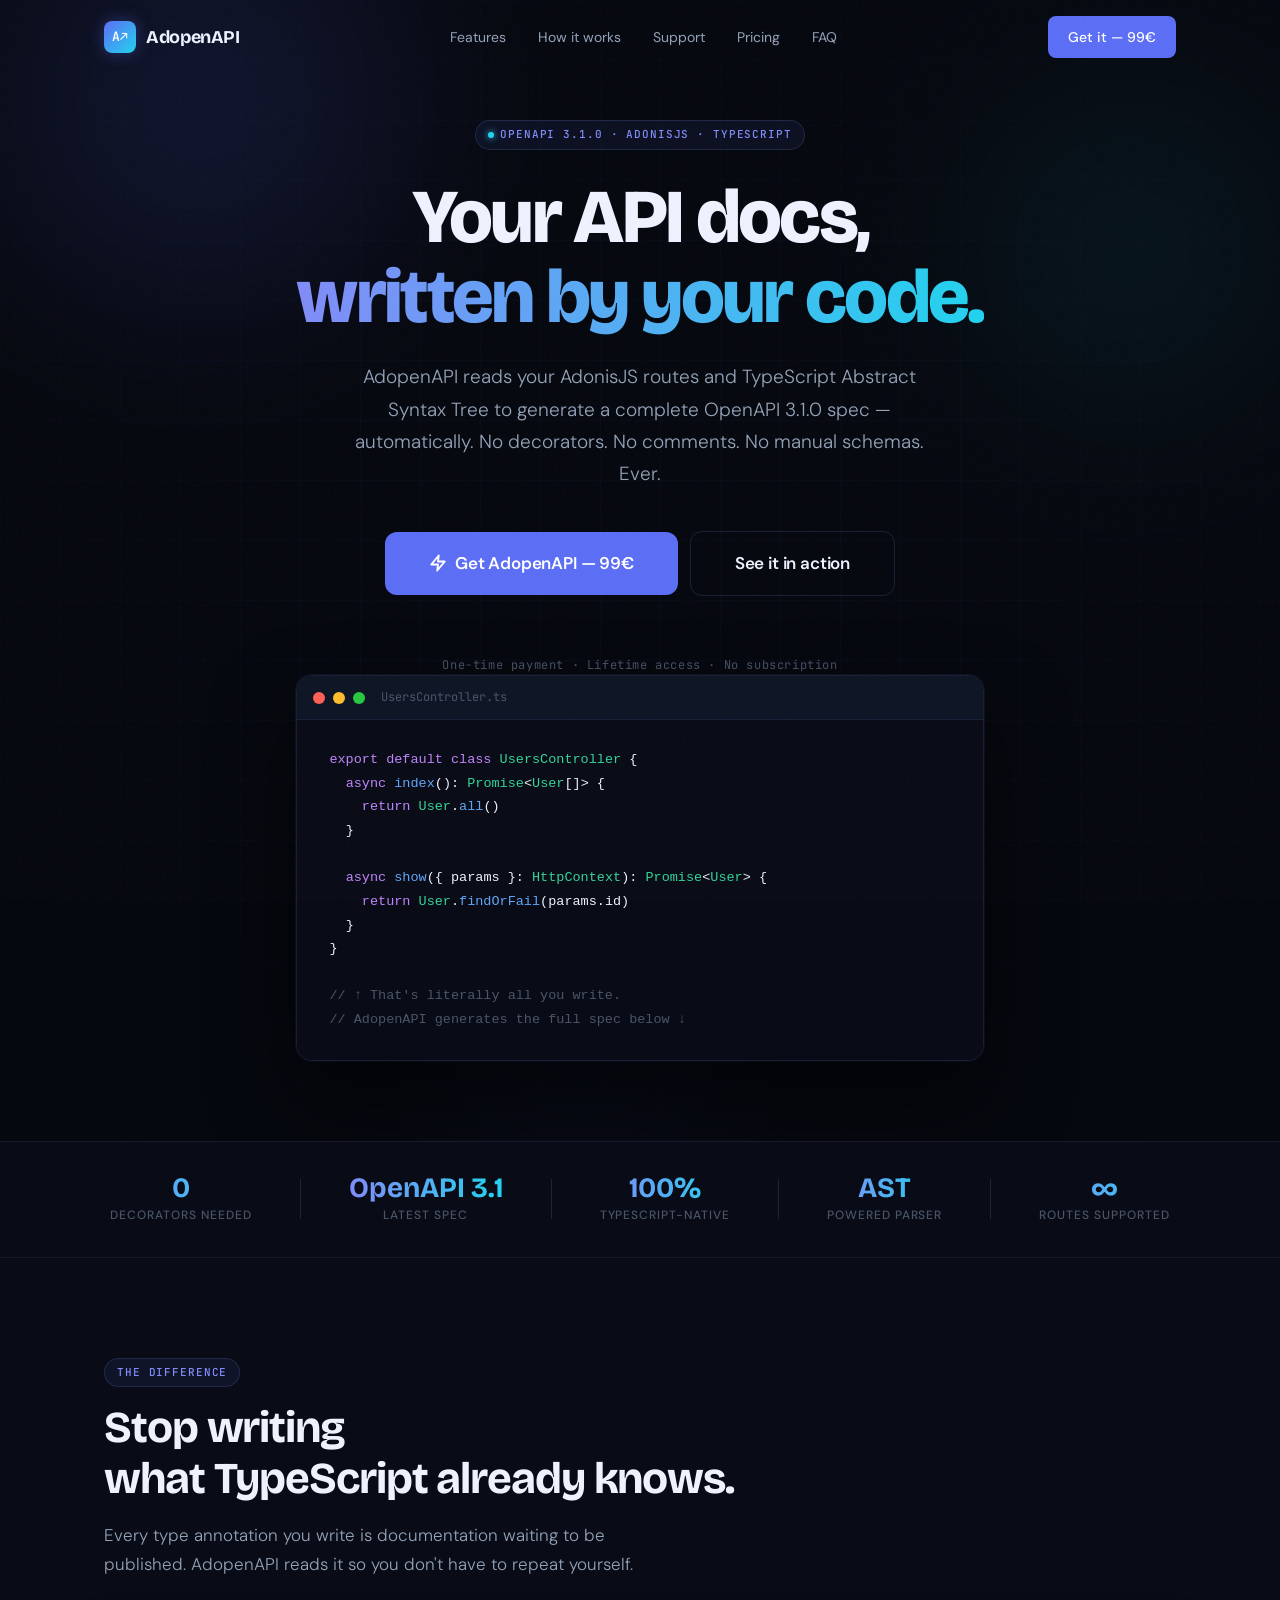
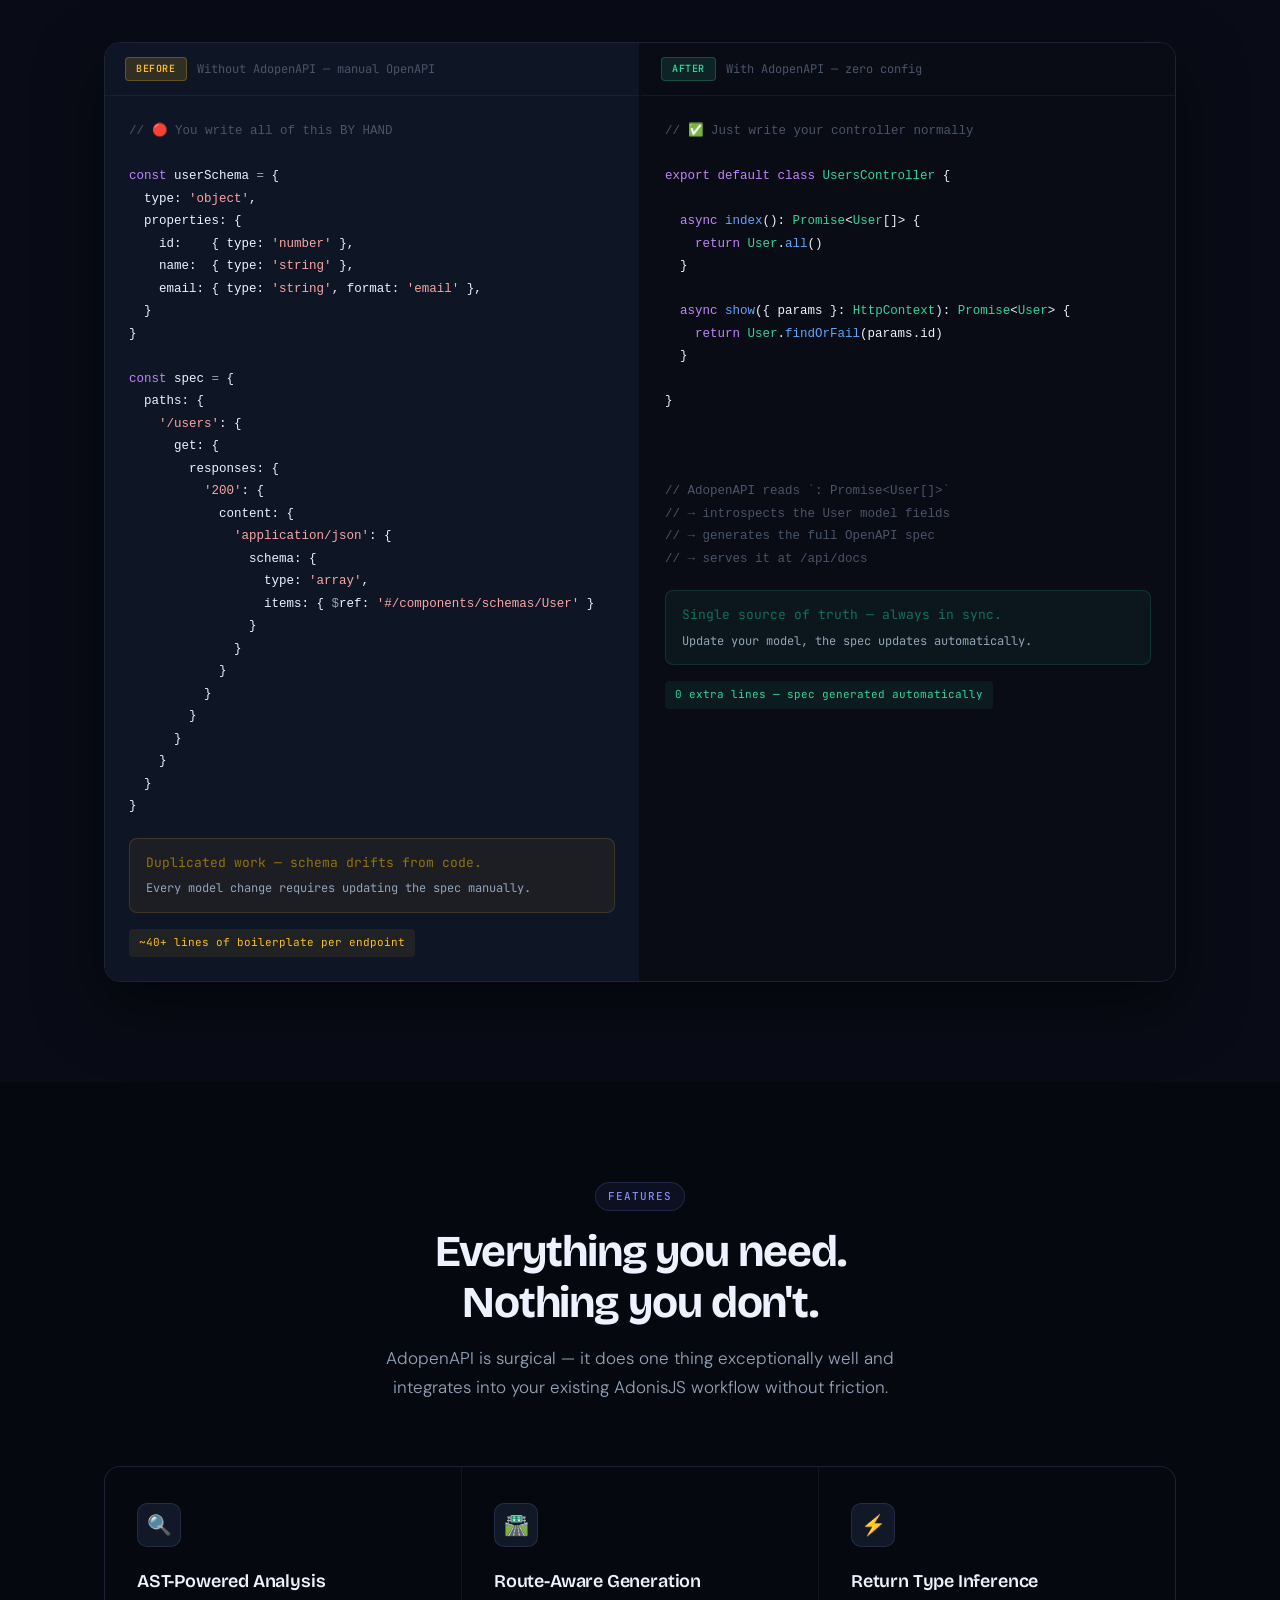
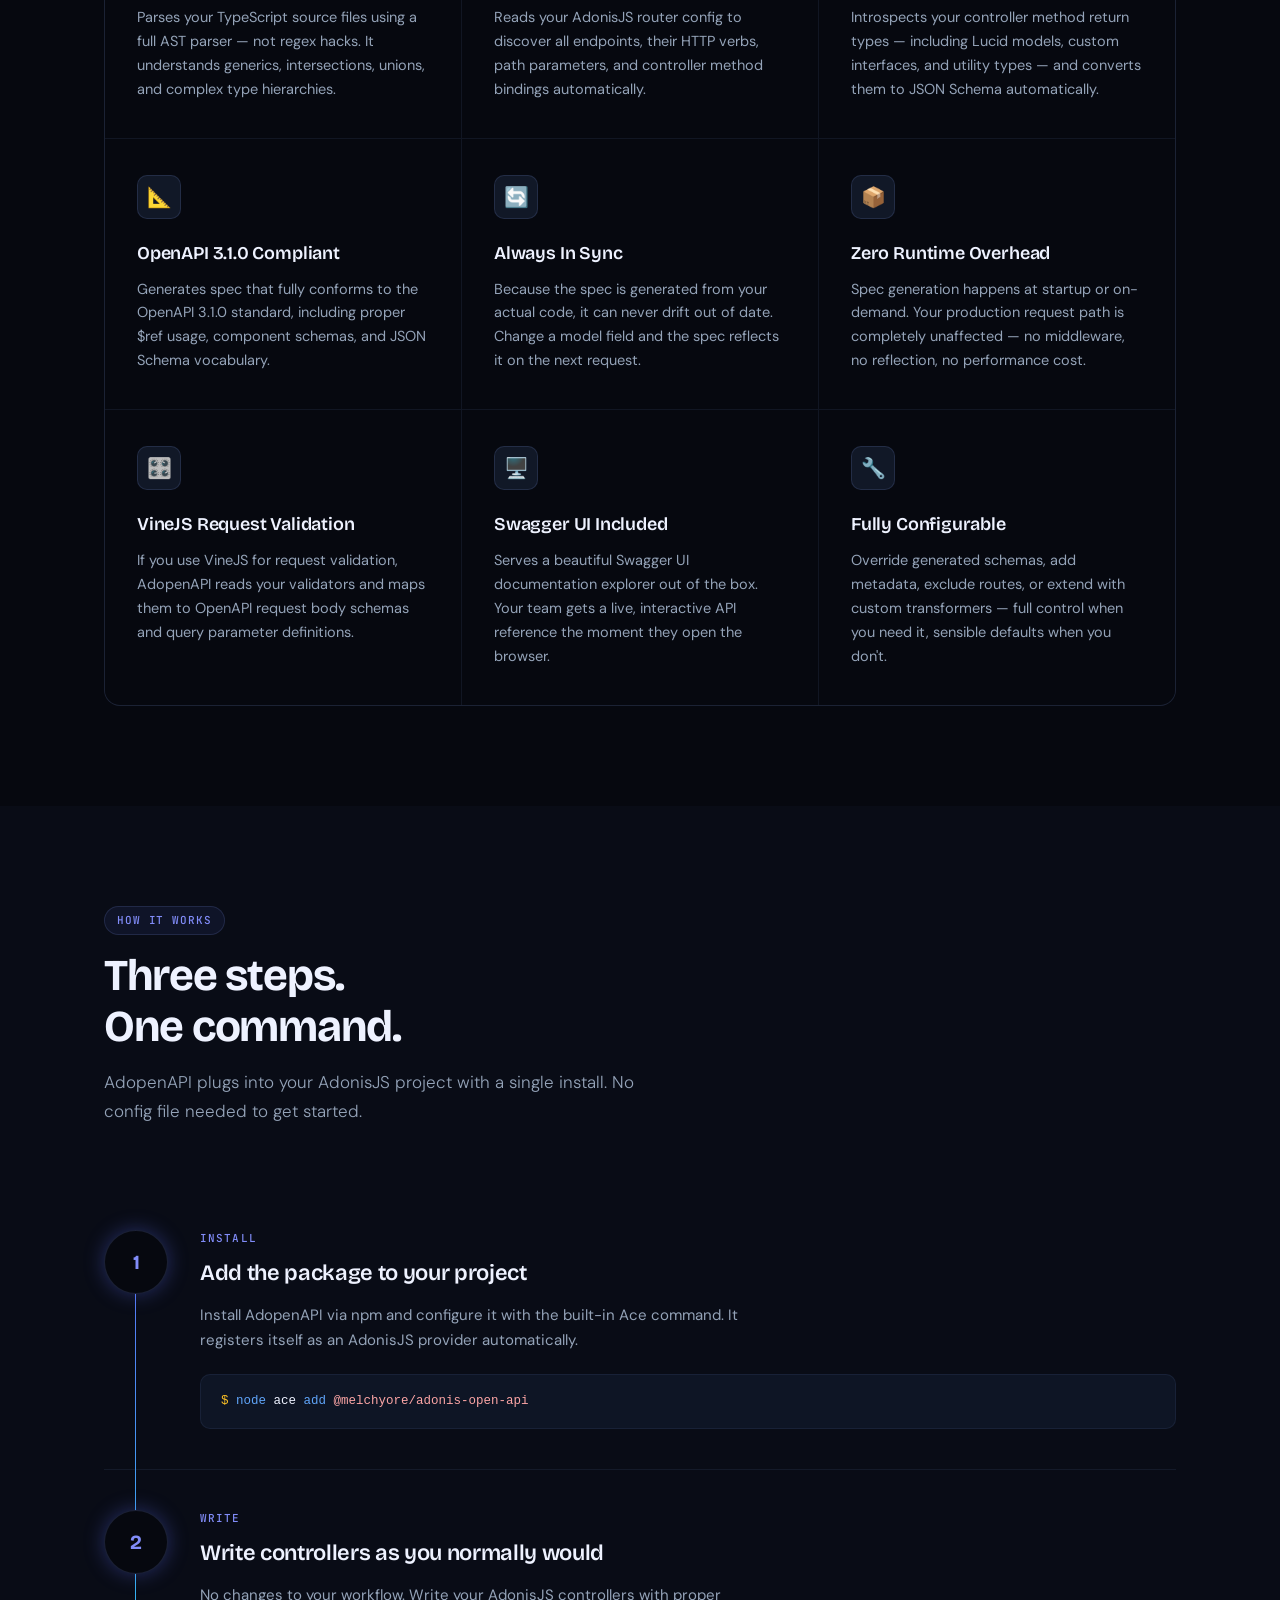
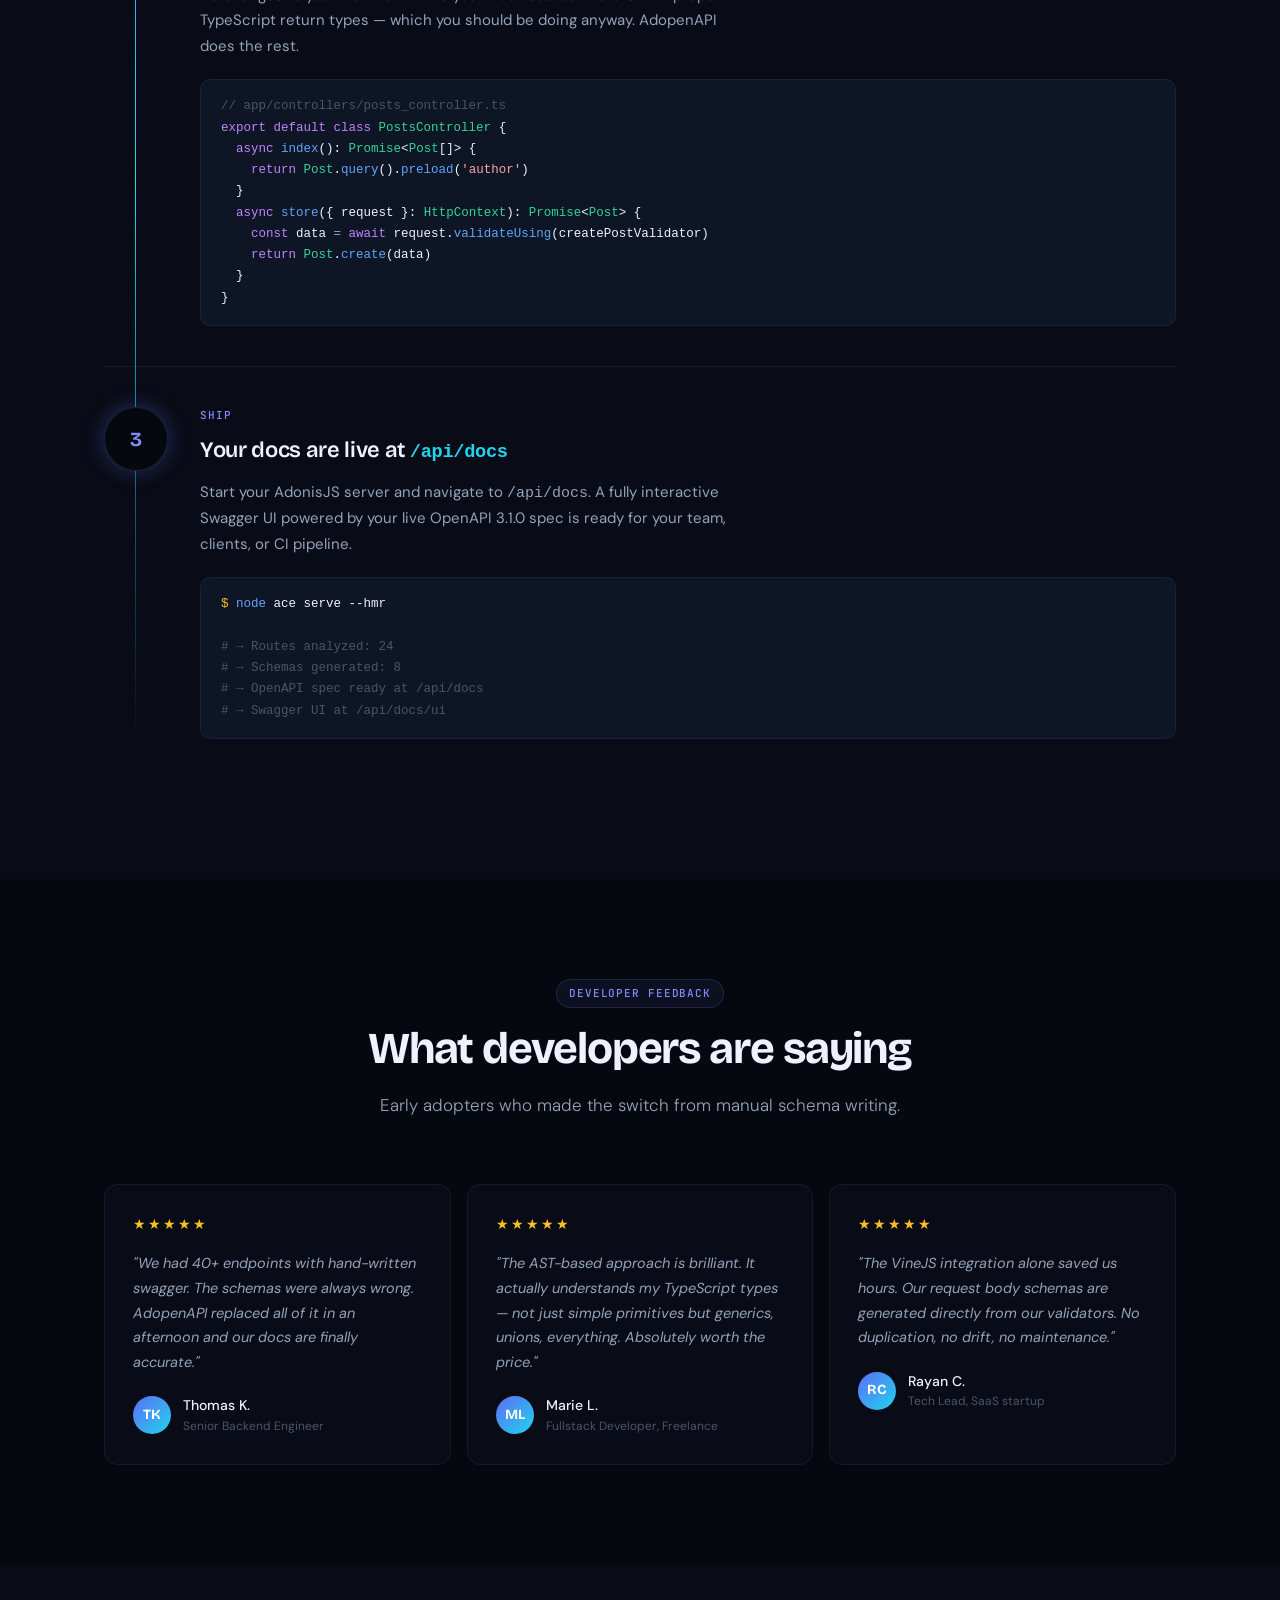
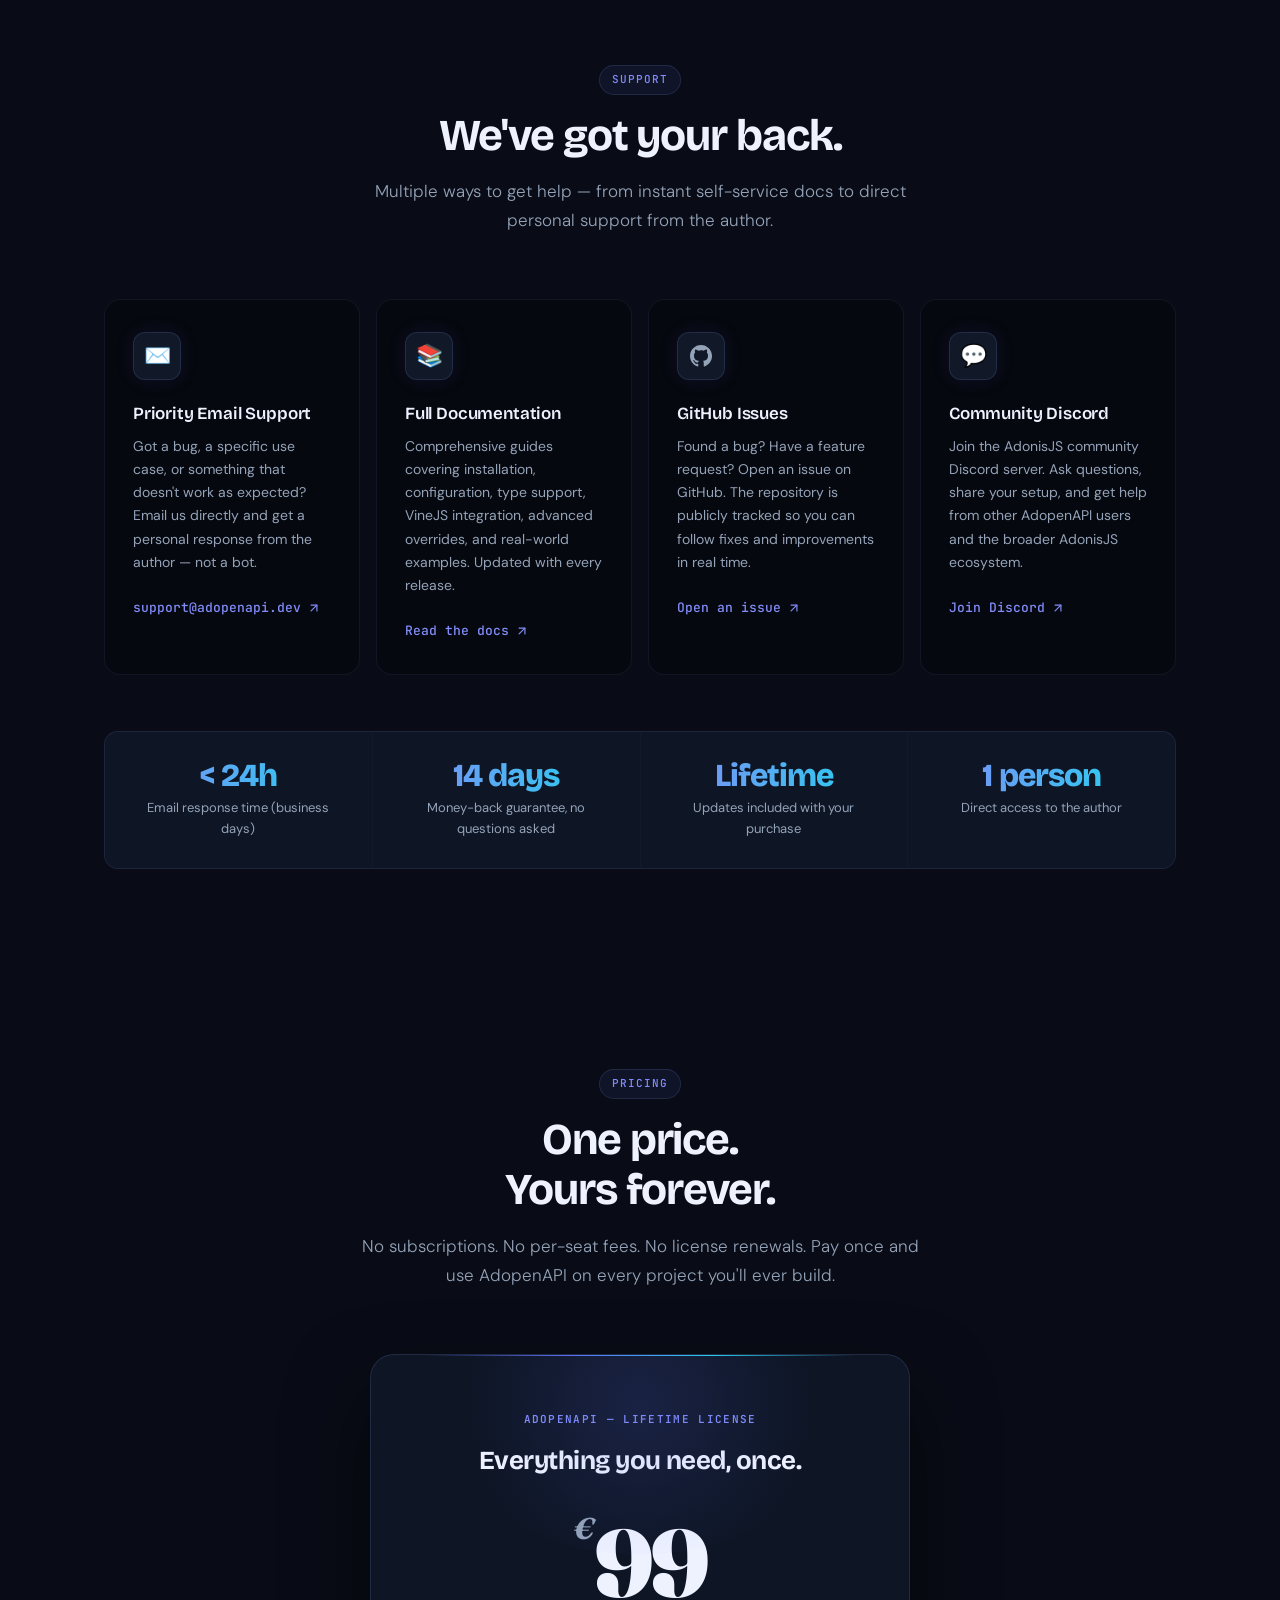
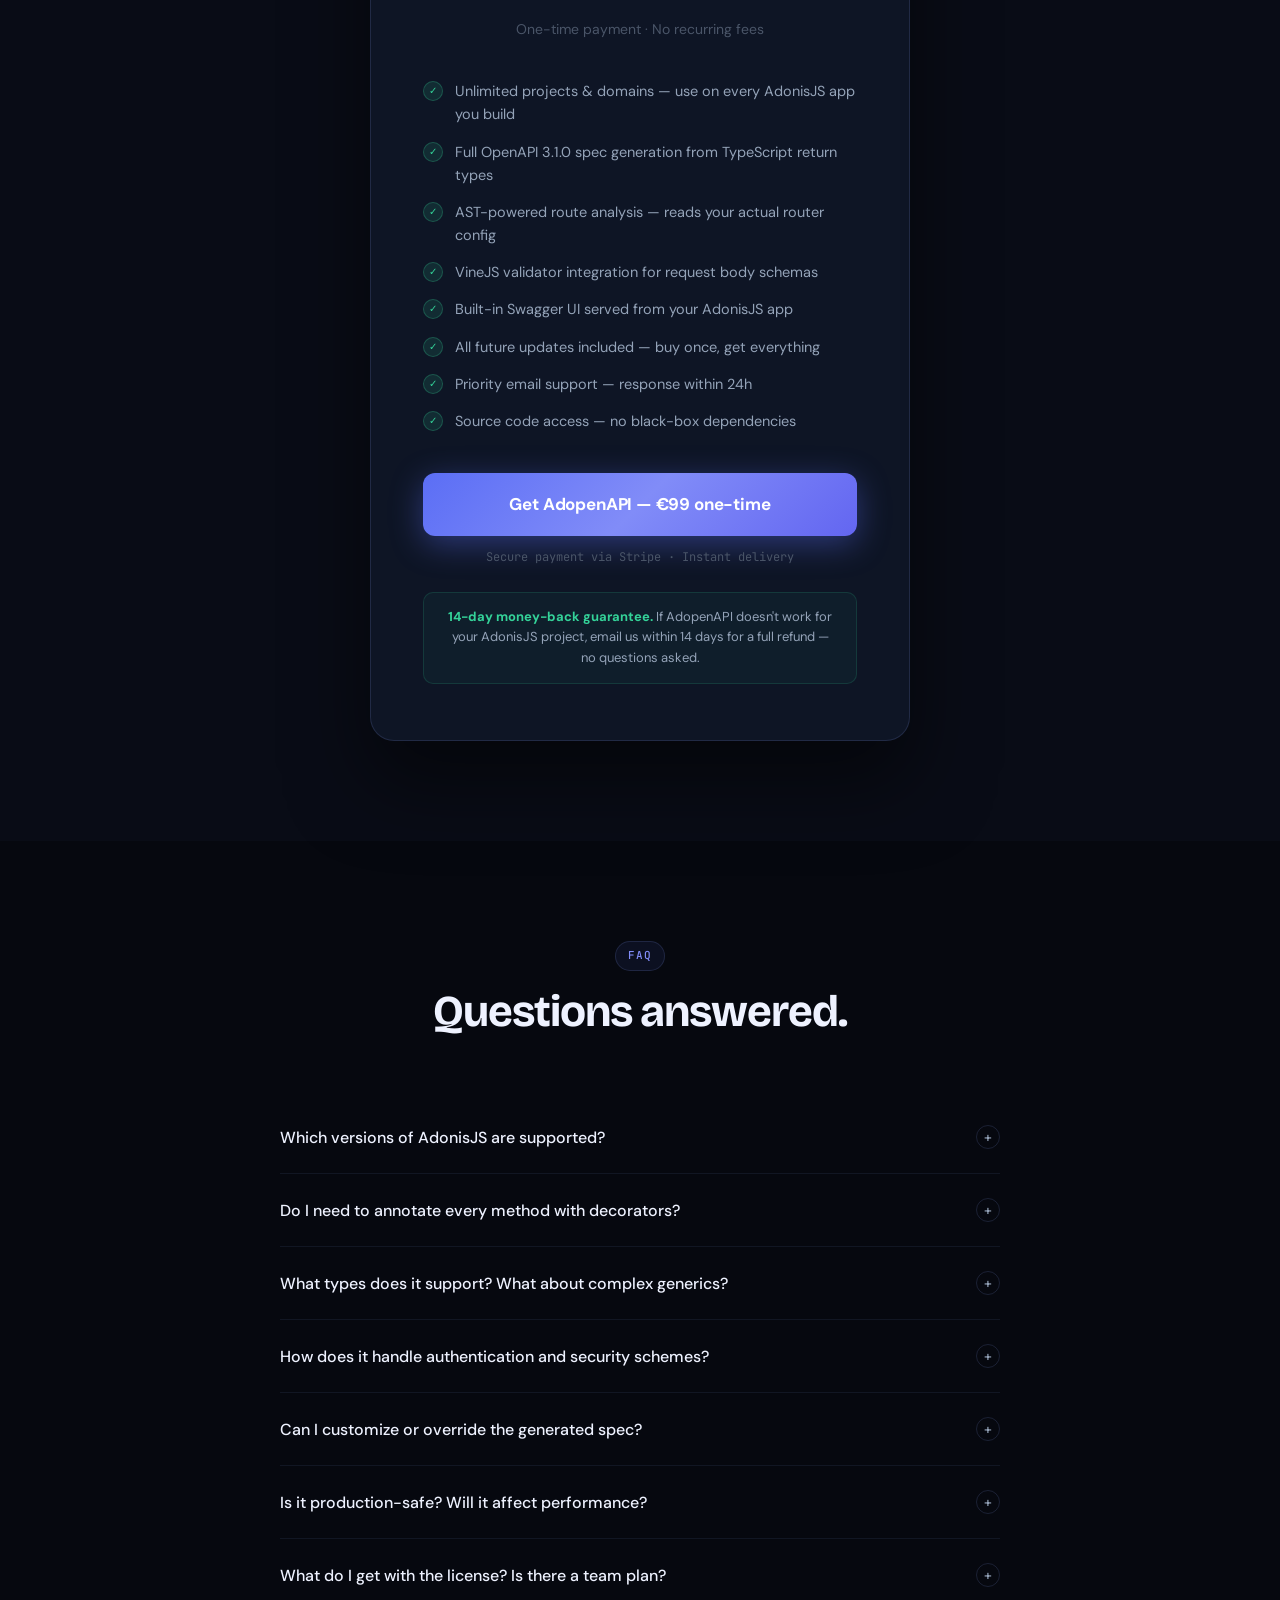
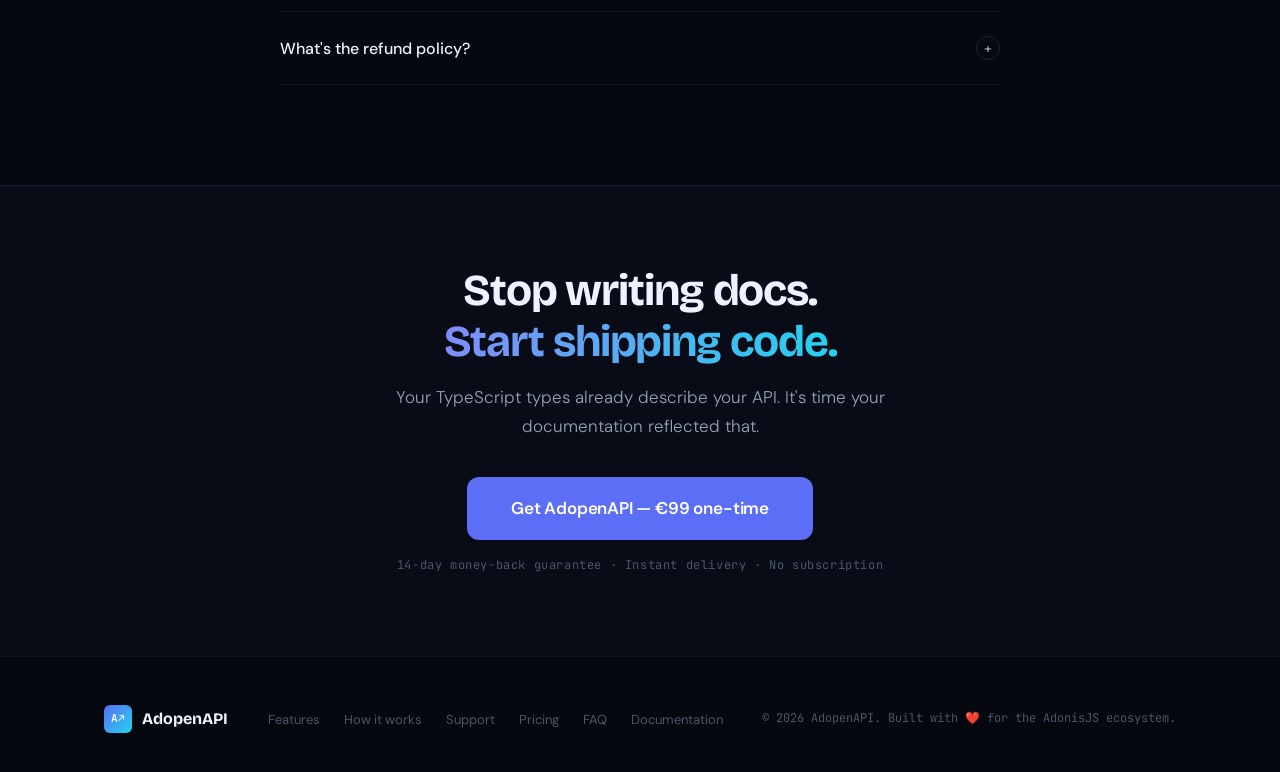
==== index.html @ 4caa6e7c "first commit" ====
<!doctype html>
<html lang="en">
  <head>
    <meta charset="UTF-8" />
    <meta
      name="viewport"
      content="width=device-width, initial-scale=1.0"
    />
    <title>AdopenAPI — Zero-Config OpenAPI 3.1.0 for AdonisJS</title>
    <meta
      name="description"
      content="Automatically generate OpenAPI 3.1.0 documentation for your AdonisJS app. No decorators, no comments, no manual schemas — just pure TypeScript."
    />
    <link
      rel="preconnect"
      href="https://fonts.googleapis.com"
    />
    <link
      rel="preconnect"
      href="https://fonts.gstatic.com"
      crossorigin
    />
    <link
      href="https://fonts.googleapis.com/css2?family=Bricolage+Grotesque:opsz,wght@12..96,300;12..96,400;12..96,500;12..96,600;12..96,700;12..96,800&family=Fraunces:ital,opsz,wght@0,9..144,100;0,9..144,700;0,9..144,900;1,9..144,400&family=DM+Sans:ital,opsz,wght@0,9..40,300;0,9..40,400;0,9..40,500;1,9..40,300&family=JetBrains+Mono:wght@400;500;600&display=swap"
      rel="stylesheet"
    />
    <style>
      *,
      *::before,
      *::after {
        box-sizing: border-box;
        margin: 0;
        padding: 0;
      }

      :root {
        --bg: #06080f;
        --bg-2: #090c16;
        --bg-3: #0e1525;
        --surface: #111827;
        --surface-2: #1a2236;
        --border: rgba(99, 120, 180, 0.12);
        --border-2: rgba(99, 120, 180, 0.22);
        --primary: #5b6ef5;
        --primary-2: #818cf8;
        --glow: rgba(91, 110, 245, 0.35);
        --cyan: #22d3ee;
        --cyan-dim: rgba(34, 211, 238, 0.15);
        --green: #34d399;
        --orange: #fbbf24;
        --red: #f87171;
        --text: #eef2ff;
        --text-2: #94a3b8;
        --text-3: #4a5568;
        --ff-head: "Bricolage Grotesque", sans-serif;
        --ff-display: "Fraunces", serif;
        --ff-body: "DM Sans", sans-serif;
        --ff-mono: "JetBrains Mono", monospace;
      }

      html {
        scroll-behavior: smooth;
      }

      body {
        background: var(--bg);
        color: var(--text);
        font-family: var(--ff-body);
        font-size: 16px;
        line-height: 1.6;
        overflow-x: hidden;
        -webkit-font-smoothing: antialiased;
      }

      ::-webkit-scrollbar {
        width: 6px;
      }
      ::-webkit-scrollbar-track {
        background: var(--bg);
      }
      ::-webkit-scrollbar-thumb {
        background: var(--primary);
        border-radius: 3px;
      }

      .container {
        max-width: 1120px;
        margin: 0 auto;
        padding: 0 24px;
      }

      .tag {
        display: inline-flex;
        align-items: center;
        gap: 6px;
        font-family: var(--ff-mono);
        font-size: 11px;
        font-weight: 500;
        letter-spacing: 0.08em;
        text-transform: uppercase;
        padding: 5px 12px;
        border-radius: 100px;
        border: 1px solid var(--border-2);
        background: rgba(91, 110, 245, 0.08);
        color: var(--primary-2);
      }
      .tag .dot {
        width: 6px;
        height: 6px;
        border-radius: 50%;
        background: var(--cyan);
        box-shadow: 0 0 6px var(--cyan);
        animation: pulse-dot 2s ease-in-out infinite;
      }
      @keyframes pulse-dot {
        0%,
        100% {
          opacity: 1;
          transform: scale(1);
        }
        50% {
          opacity: 0.5;
          transform: scale(0.8);
        }
      }

      .reveal {
        opacity: 0;
        transform: translateY(28px);
        transition:
          opacity 0.7s ease,
          transform 0.7s ease;
      }
      .reveal.visible {
        opacity: 1;
        transform: translateY(0);
      }
      .reveal-delay-1 {
        transition-delay: 0.1s;
      }
      .reveal-delay-2 {
        transition-delay: 0.2s;
      }
      .reveal-delay-3 {
        transition-delay: 0.3s;
      }
      .reveal-delay-4 {
        transition-delay: 0.4s;
      }
      .reveal-delay-5 {
        transition-delay: 0.5s;
      }

      body::before {
        content: "";
        position: fixed;
        inset: 0;
        background-image: url("data:image/svg+xml,%3Csvg viewBox='0 0 256 256' xmlns='http://www.w3.org/2000/svg'%3E%3Cfilter id='noise'%3E%3CfeTurbulence type='fractalNoise' baseFrequency='0.9' numOctaves='4' stitchTiles='stitch'/%3E%3C/filter%3E%3Crect width='100%25' height='100%25' filter='url(%23noise)' opacity='0.04'/%3E%3C/svg%3E");
        pointer-events: none;
        z-index: 999;
        opacity: 0.5;
      }

      /* ═══ NAV ═══ */
      nav {
        position: fixed;
        top: 0;
        left: 0;
        right: 0;
        z-index: 100;
        padding: 16px 0;
        transition:
          background 0.3s,
          border-color 0.3s,
          backdrop-filter 0.3s;
        border-bottom: 1px solid transparent;
      }
      nav.scrolled {
        background: rgba(6, 8, 15, 0.85);
        backdrop-filter: blur(20px);
        border-bottom-color: var(--border);
      }
      .nav-inner {
        display: flex;
        align-items: center;
        justify-content: space-between;
      }
      .nav-logo {
        display: flex;
        align-items: center;
        gap: 10px;
        font-family: var(--ff-head);
        font-weight: 700;
        font-size: 18px;
        color: var(--text);
        text-decoration: none;
        letter-spacing: -0.02em;
      }
      .nav-logo .logo-icon {
        width: 32px;
        height: 32px;
        border-radius: 8px;
        background: linear-gradient(
          135deg,
          var(--primary) 0%,
          var(--cyan) 100%
        );
        display: flex;
        align-items: center;
        justify-content: center;
        font-family: var(--ff-mono);
        font-size: 13px;
        font-weight: 600;
        color: #fff;
        box-shadow: 0 0 16px var(--glow);
      }
      .nav-links {
        display: flex;
        align-items: center;
        gap: 32px;
        list-style: none;
      }
      .nav-links a {
        font-size: 14px;
        font-weight: 400;
        color: var(--text-2);
        text-decoration: none;
        transition: color 0.2s;
      }
      .nav-links a:hover {
        color: var(--text);
      }

      .btn {
        display: inline-flex;
        align-items: center;
        gap: 8px;
        font-family: var(--ff-body);
        font-weight: 500;
        font-size: 14px;
        padding: 10px 20px;
        border-radius: 8px;
        cursor: pointer;
        text-decoration: none;
        border: none;
        transition: all 0.2s;
        white-space: nowrap;
      }
      .btn-primary {
        background: var(--primary);
        color: #fff;
        box-shadow: 0 0 0 0 var(--glow);
      }
      .btn-primary:hover {
        background: var(--primary-2);
        box-shadow: 0 0 24px var(--glow);
        transform: translateY(-1px);
      }
      .btn-outline {
        background: transparent;
        color: var(--text);
        border: 1px solid var(--border-2);
      }
      .btn-outline:hover {
        background: var(--surface);
        border-color: var(--primary);
        color: var(--primary-2);
      }
      .btn-xl {
        font-size: 17px;
        padding: 18px 44px;
        border-radius: 12px;
        font-weight: 600;
        letter-spacing: -0.01em;
      }

      /* ═══ HERO ═══ */
      .hero {
        min-height: 100vh;
        display: flex;
        align-items: center;
        padding: 120px 0 80px;
        position: relative;
        overflow: hidden;
      }
      .hero-bg {
        position: absolute;
        inset: 0;
        pointer-events: none;
      }
      .hero-bg::before {
        content: "";
        position: absolute;
        inset: 0;
        background-image:
          linear-gradient(rgba(91, 110, 245, 0.04) 1px, transparent 1px),
          linear-gradient(90deg, rgba(91, 110, 245, 0.04) 1px, transparent 1px);
        background-size: 60px 60px;
        mask-image: radial-gradient(
          ellipse 80% 80% at 50% 50%,
          black 30%,
          transparent 100%
        );
      }
      .orb {
        position: absolute;
        border-radius: 50%;
        filter: blur(80px);
        pointer-events: none;
        opacity: 0.6;
      }
      .orb-1 {
        width: 600px;
        height: 600px;
        background: radial-gradient(
          circle,
          rgba(91, 110, 245, 0.3) 0%,
          transparent 70%
        );
        top: -200px;
        left: -100px;
        animation: orb-drift 8s ease-in-out infinite alternate;
      }
      .orb-2 {
        width: 500px;
        height: 500px;
        background: radial-gradient(
          circle,
          rgba(34, 211, 238, 0.15) 0%,
          transparent 70%
        );
        top: 0;
        right: -100px;
        animation: orb-drift 10s ease-in-out infinite alternate-reverse;
      }
      .orb-3 {
        width: 400px;
        height: 400px;
        background: radial-gradient(
          circle,
          rgba(91, 110, 245, 0.12) 0%,
          transparent 70%
        );
        bottom: -100px;
        left: 30%;
        animation: orb-drift 12s ease-in-out infinite alternate;
      }
      @keyframes orb-drift {
        from {
          transform: translate(0, 0) scale(1);
        }
        to {
          transform: translate(40px, 20px) scale(1.08);
        }
      }
      .hero-content {
        position: relative;
        z-index: 2;
        text-align: center;
        max-width: 880px;
        margin: 0 auto;
      }
      .hero-tag {
        margin-bottom: 28px;
      }
      .hero-title {
        font-family: var(--ff-head);
        font-size: clamp(40px, 6vw, 76px);
        font-weight: 800;
        line-height: 1.05;
        letter-spacing: -0.035em;
        margin-bottom: 24px;
      }
      .hero-title .line-accent {
        background: linear-gradient(
          90deg,
          var(--primary-2) 0%,
          var(--cyan) 100%
        );
        -webkit-background-clip: text;
        -webkit-text-fill-color: transparent;
        background-clip: text;
      }
      .hero-sub {
        font-size: clamp(16px, 2vw, 19px);
        color: var(--text-2);
        max-width: 580px;
        margin: 0 auto 40px;
        line-height: 1.7;
        font-weight: 300;
      }
      .hero-cta {
        display: flex;
        flex-wrap: wrap;
        gap: 12px;
        justify-content: center;
        align-items: center;
        margin-bottom: 60px;
      }
      .hero-price-note {
        font-family: var(--ff-mono);
        font-size: 12px;
        color: var(--text-3);
        letter-spacing: 0.05em;
      }
      .hero-code-preview {
        position: relative;
        max-width: 780px;
        margin: 0 auto;
        border-radius: 16px;
        overflow: hidden;
        border: 1px solid var(--border-2);
        box-shadow:
          0 40px 80px rgba(0, 0, 0, 0.6),
          0 0 0 1px rgba(91, 110, 245, 0.1);
      }
      .code-window-bar {
        display: flex;
        align-items: center;
        gap: 8px;
        padding: 12px 16px;
        background: var(--bg-3);
        border-bottom: 1px solid var(--border);
      }
      .code-dot {
        width: 12px;
        height: 12px;
        border-radius: 50%;
      }
      .code-dot-r {
        background: #ff5f57;
      }
      .code-dot-y {
        background: #febc2e;
      }
      .code-dot-g {
        background: #28c840;
      }
      .code-window-title {
        font-family: var(--ff-mono);
        font-size: 12px;
        color: var(--text-3);
        margin-left: 8px;
      }
      .code-body {
        background: var(--bg-2);
        padding: 28px 32px;
        font-family: var(--ff-mono);
        font-size: 13.5px;
        line-height: 1.75;
        text-align: left;
        overflow-x: auto;
      }
      .kw {
        color: #c084fc;
      }
      .fn {
        color: #60a5fa;
      }
      .cl {
        color: #34d399;
      }
      .st {
        color: #fca5a5;
      }
      .cm {
        color: #4a5568;
      }
      .nm {
        color: #fbbf24;
      }
      .op {
        color: var(--text-2);
      }
      .pu {
        color: var(--text);
      }
      .ty {
        color: #818cf8;
      }

      /* ═══ STRIP ═══ */
      .strip {
        border-top: 1px solid var(--border);
        border-bottom: 1px solid var(--border);
        padding: 32px 0;
        background: var(--bg-2);
      }
      .strip-inner {
        display: flex;
        flex-wrap: wrap;
        align-items: center;
        justify-content: center;
        gap: 48px;
      }
      .stat-item {
        text-align: center;
      }
      .stat-num {
        font-family: var(--ff-head);
        font-size: 28px;
        font-weight: 700;
        color: var(--text);
        line-height: 1;
        background: linear-gradient(90deg, var(--primary-2), var(--cyan));
        -webkit-background-clip: text;
        -webkit-text-fill-color: transparent;
        background-clip: text;
      }
      .stat-label {
        font-size: 12px;
        color: var(--text-3);
        text-transform: uppercase;
        letter-spacing: 0.08em;
        margin-top: 4px;
        font-weight: 500;
      }
      .strip-sep {
        width: 1px;
        height: 40px;
        background: var(--border-2);
      }

      /* ═══ SECTIONS ═══ */
      section {
        padding: 100px 0;
      }
      .section-tag {
        margin-bottom: 16px;
      }
      .section-title {
        font-family: var(--ff-head);
        font-size: clamp(28px, 4vw, 44px);
        font-weight: 700;
        line-height: 1.15;
        letter-spacing: -0.025em;
        margin-bottom: 16px;
      }
      .section-sub {
        font-size: 17px;
        color: var(--text-2);
        max-width: 560px;
        line-height: 1.7;
        font-weight: 300;
      }
      .section-header {
        margin-bottom: 64px;
      }
      .section-header.centered {
        text-align: center;
      }
      .section-header.centered .section-sub {
        margin: 0 auto;
      }

      /* ═══ COMPARISON ═══ */
      .comparison-bg {
        background: var(--bg-2);
      }
      .comparison-grid {
        display: grid;
        grid-template-columns: 1fr 1fr;
        gap: 2px;
        border-radius: 16px;
        overflow: hidden;
        border: 1px solid var(--border-2);
        box-shadow: 0 24px 64px rgba(0, 0, 0, 0.5);
      }
      .comp-panel {
        padding: 0;
        background: var(--bg-3);
      }
      .comp-panel:last-child {
        background: rgba(9, 12, 22, 0.9);
      }
      .comp-header {
        display: flex;
        align-items: center;
        gap: 10px;
        padding: 14px 20px;
        border-bottom: 1px solid var(--border);
        font-family: var(--ff-mono);
        font-size: 12px;
      }
      .comp-header .badge {
        padding: 3px 10px;
        border-radius: 4px;
        font-size: 10px;
        font-weight: 600;
        letter-spacing: 0.06em;
        text-transform: uppercase;
      }
      .badge-before {
        background: rgba(251, 191, 36, 0.15);
        color: var(--orange);
        border: 1px solid rgba(251, 191, 36, 0.25);
      }
      .badge-after {
        background: rgba(52, 211, 153, 0.12);
        color: var(--green);
        border: 1px solid rgba(52, 211, 153, 0.25);
      }
      .comp-body {
        padding: 24px;
        font-family: var(--ff-mono);
        font-size: 12.5px;
        line-height: 1.8;
        overflow-x: auto;
        min-height: 380px;
      }
      .comp-note {
        margin-top: 20px;
        padding: 12px 16px;
        border-radius: 8px;
        font-size: 13px;
        font-family: var(--ff-mono);
      }
      .comp-note-before {
        background: rgba(251, 191, 36, 0.06);
        border: 1px solid rgba(251, 191, 36, 0.15);
        color: #92730c;
      }
      .comp-note-after {
        background: rgba(52, 211, 153, 0.06);
        border: 1px solid rgba(52, 211, 153, 0.15);
        color: #10705a;
      }
      .comp-note span {
        display: block;
        color: var(--text-2);
        margin-top: 4px;
        font-size: 12px;
      }
      .lines-count {
        display: inline-flex;
        align-items: center;
        gap: 6px;
        font-family: var(--ff-mono);
        font-size: 11px;
        padding: 4px 10px;
        border-radius: 4px;
        margin-top: 16px;
      }
      .lines-count-before {
        background: rgba(251, 191, 36, 0.08);
        color: var(--orange);
      }
      .lines-count-after {
        background: rgba(52, 211, 153, 0.08);
        color: var(--green);
      }

      /* ═══ FEATURES ═══ */
      .features-grid {
        display: grid;
        grid-template-columns: repeat(auto-fit, minmax(320px, 1fr));
        gap: 1px;
        background: var(--border);
        border-radius: 16px;
        overflow: hidden;
        border: 1px solid var(--border);
      }
      .feature-card {
        background: var(--bg);
        padding: 36px 32px;
        transition: background 0.25s;
        position: relative;
        overflow: hidden;
      }
      .feature-card::after {
        content: "";
        position: absolute;
        inset: 0;
        background: linear-gradient(
          135deg,
          rgba(91, 110, 245, 0.04) 0%,
          transparent 60%
        );
        opacity: 0;
        transition: opacity 0.3s;
      }
      .feature-card:hover {
        background: var(--bg-3);
      }
      .feature-card:hover::after {
        opacity: 1;
      }
      .feature-icon {
        width: 44px;
        height: 44px;
        border-radius: 10px;
        display: flex;
        align-items: center;
        justify-content: center;
        margin-bottom: 20px;
        font-size: 20px;
        background: var(--surface);
        border: 1px solid var(--border-2);
      }
      .feature-title {
        font-family: var(--ff-head);
        font-size: 18px;
        font-weight: 600;
        margin-bottom: 10px;
        letter-spacing: -0.01em;
      }
      .feature-desc {
        font-size: 14.5px;
        color: var(--text-2);
        line-height: 1.65;
      }

      /* ═══ HOW IT WORKS ═══ */
      .how-bg {
        background: var(--bg-2);
      }
      .steps {
        display: flex;
        flex-direction: column;
        gap: 0;
        position: relative;
      }
      .steps::before {
        content: "";
        position: absolute;
        left: 31px;
        top: 40px;
        bottom: 40px;
        width: 1px;
        background: linear-gradient(
          to bottom,
          var(--primary),
          var(--cyan),
          transparent
        );
      }
      .step {
        display: grid;
        grid-template-columns: 64px 1fr;
        gap: 32px;
        padding: 40px 0;
        border-bottom: 1px solid var(--border);
      }
      .step:last-child {
        border-bottom: none;
      }
      .step-num {
        width: 64px;
        height: 64px;
        border-radius: 50%;
        border: 1px solid var(--border-2);
        background: var(--bg);
        display: flex;
        align-items: center;
        justify-content: center;
        font-family: var(--ff-head);
        font-size: 20px;
        font-weight: 700;
        color: var(--primary-2);
        flex-shrink: 0;
        box-shadow: 0 0 20px var(--glow);
        position: relative;
        z-index: 1;
      }
      .step-label {
        font-family: var(--ff-mono);
        font-size: 11px;
        font-weight: 500;
        color: var(--primary-2);
        text-transform: uppercase;
        letter-spacing: 0.1em;
        margin-bottom: 8px;
      }
      .step-title {
        font-family: var(--ff-head);
        font-size: 22px;
        font-weight: 600;
        letter-spacing: -0.015em;
        margin-bottom: 12px;
      }
      .step-desc {
        font-size: 15px;
        color: var(--text-2);
        line-height: 1.7;
        max-width: 540px;
      }
      .step-code {
        margin-top: 20px;
        background: var(--bg-3);
        border: 1px solid var(--border);
        border-radius: 10px;
        padding: 16px 20px;
        font-family: var(--ff-mono);
        font-size: 12.5px;
        line-height: 1.7;
        overflow-x: auto;
      }

      /* ═══ TESTIMONIALS ═══ */
      .testimonials-grid {
        display: grid;
        grid-template-columns: repeat(auto-fit, minmax(280px, 1fr));
        gap: 16px;
      }
      .testimonial-card {
        background: var(--bg-2);
        border: 1px solid var(--border);
        border-radius: 14px;
        padding: 28px;
        transition:
          border-color 0.25s,
          transform 0.25s;
      }
      .testimonial-card:hover {
        border-color: var(--primary);
        transform: translateY(-2px);
      }
      .testimonial-stars {
        margin-bottom: 16px;
        color: #fbbf24;
        font-size: 14px;
        letter-spacing: 2px;
      }
      .testimonial-text {
        font-size: 14.5px;
        color: var(--text-2);
        line-height: 1.7;
        margin-bottom: 20px;
        font-style: italic;
      }
      .testimonial-author {
        display: flex;
        align-items: center;
        gap: 12px;
      }
      .author-avatar {
        width: 38px;
        height: 38px;
        border-radius: 50%;
        background: linear-gradient(135deg, var(--primary), var(--cyan));
        display: flex;
        align-items: center;
        justify-content: center;
        font-family: var(--ff-head);
        font-weight: 700;
        font-size: 14px;
        color: #fff;
        flex-shrink: 0;
      }
      .author-name {
        font-size: 14px;
        font-weight: 500;
      }
      .author-role {
        font-size: 12px;
        color: var(--text-3);
      }

      /* ═══ SUPPORT ═══ */
      .support-bg {
        background: var(--bg-2);
      }
      .support-grid {
        display: grid;
        grid-template-columns: repeat(auto-fit, minmax(240px, 1fr));
        gap: 16px;
        margin-bottom: 56px;
      }
      .support-card {
        background: var(--bg);
        border: 1px solid var(--border);
        border-radius: 16px;
        padding: 32px 28px;
        transition:
          border-color 0.25s,
          transform 0.25s,
          background 0.25s;
        position: relative;
        overflow: hidden;
      }
      .support-card::before {
        content: "";
        position: absolute;
        top: 0;
        left: 0;
        right: 0;
        height: 2px;
        background: linear-gradient(
          90deg,
          transparent,
          var(--primary),
          transparent
        );
        opacity: 0;
        transition: opacity 0.3s;
      }
      .support-card:hover {
        border-color: var(--primary);
        background: var(--bg-3);
        transform: translateY(-3px);
      }
      .support-card:hover::before {
        opacity: 1;
      }
      .support-card-icon {
        width: 48px;
        height: 48px;
        border-radius: 12px;
        margin-bottom: 20px;
        display: flex;
        align-items: center;
        justify-content: center;
        font-size: 22px;
        border: 1px solid var(--border-2);
        background: var(--surface);
        box-shadow: 0 0 20px rgba(91, 110, 245, 0.1);
      }
      .support-card-title {
        font-family: var(--ff-head);
        font-size: 17px;
        font-weight: 600;
        margin-bottom: 8px;
        letter-spacing: -0.01em;
      }
      .support-card-desc {
        font-size: 14px;
        color: var(--text-2);
        line-height: 1.65;
        margin-bottom: 20px;
      }
      .support-card-link {
        display: inline-flex;
        align-items: center;
        gap: 6px;
        font-size: 13px;
        font-weight: 500;
        color: var(--primary-2);
        text-decoration: none;
        transition:
          gap 0.2s,
          color 0.2s;
        font-family: var(--ff-mono);
      }
      .support-card-link:hover {
        gap: 10px;
        color: var(--cyan);
      }
      .support-card-link svg {
        transition: transform 0.2s;
      }
      .support-card-link:hover svg {
        transform: translate(2px, -2px);
      }

      .support-sla {
        display: grid;
        grid-template-columns: repeat(auto-fit, minmax(200px, 1fr));
        gap: 1px;
        background: var(--border);
        border-radius: 14px;
        overflow: hidden;
        border: 1px solid var(--border);
      }
      .sla-item {
        background: var(--bg-3);
        padding: 28px 24px;
        text-align: center;
      }
      .sla-num {
        font-family: var(--ff-head);
        font-size: 32px;
        font-weight: 800;
        background: linear-gradient(90deg, var(--primary-2), var(--cyan));
        -webkit-background-clip: text;
        -webkit-text-fill-color: transparent;
        background-clip: text;
        letter-spacing: -0.03em;
        line-height: 1;
        margin-bottom: 6px;
      }
      .sla-label {
        font-size: 13px;
        color: var(--text-2);
      }

      /* ═══ PRICING ═══ */
      .pricing-bg {
        background: var(--bg-2);
      }
      .pricing-card {
        max-width: 540px;
        margin: 0 auto;
        background: var(--bg-3);
        border: 1px solid var(--border-2);
        border-radius: 24px;
        padding: 56px 52px;
        text-align: center;
        position: relative;
        overflow: hidden;
        box-shadow: 0 40px 80px rgba(0, 0, 0, 0.5);
      }
      .pricing-card::before {
        content: "";
        position: absolute;
        top: -1px;
        left: 10%;
        right: 10%;
        height: 2px;
        background: linear-gradient(
          90deg,
          transparent,
          var(--primary),
          var(--cyan),
          transparent
        );
      }
      .pricing-glow {
        position: absolute;
        top: -100px;
        left: 50%;
        transform: translateX(-50%);
        width: 400px;
        height: 300px;
        border-radius: 50%;
        background: radial-gradient(
          circle,
          rgba(91, 110, 245, 0.15) 0%,
          transparent 70%
        );
        pointer-events: none;
      }
      .pricing-label {
        font-family: var(--ff-mono);
        font-size: 11px;
        font-weight: 600;
        text-transform: uppercase;
        letter-spacing: 0.12em;
        color: var(--primary-2);
        margin-bottom: 12px;
      }
      .pricing-title {
        font-family: var(--ff-head);
        font-size: 26px;
        font-weight: 700;
        letter-spacing: -0.02em;
        margin-bottom: 32px;
      }
      .pricing-price {
        margin-bottom: 8px;
        line-height: 1;
      }
      .price-currency {
        font-family: var(--ff-display);
        font-size: 30px;
        font-weight: 700;
        vertical-align: top;
        margin-top: 18px;
        color: var(--text-2);
        font-style: italic;
      }
      .price-amount {
        /* Fraunces for the number — beautiful optical serif at large size */
        font-family: var(--ff-display);
        font-size: 96px;
        font-weight: 900;
        letter-spacing: -0.04em;
        color: var(--text);
        font-variant-numeric: lining-nums;
        font-optical-sizing: auto;
      }
      .price-period {
        font-size: 14px;
        color: var(--text-3);
        margin-bottom: 40px;
      }
      .pricing-features {
        text-align: left;
        list-style: none;
        margin-bottom: 40px;
        display: flex;
        flex-direction: column;
        gap: 14px;
      }
      .pricing-features li {
        display: flex;
        align-items: flex-start;
        gap: 12px;
        font-size: 14.5px;
        color: var(--text-2);
      }
      .pricing-features li .check {
        width: 20px;
        height: 20px;
        border-radius: 50%;
        background: rgba(52, 211, 153, 0.12);
        border: 1px solid rgba(52, 211, 153, 0.25);
        display: flex;
        align-items: center;
        justify-content: center;
        flex-shrink: 0;
        font-size: 10px;
        color: var(--green);
        margin-top: 1px;
      }
      .pricing-guarantee {
        margin-top: 24px;
        padding: 14px 20px;
        background: rgba(52, 211, 153, 0.05);
        border: 1px solid rgba(52, 211, 153, 0.15);
        border-radius: 10px;
        font-size: 13px;
        color: var(--text-2);
      }
      .pricing-guarantee strong {
        color: var(--green);
      }
      .pricing-cta-wrapper {
        display: flex;
        flex-direction: column;
        align-items: center;
        gap: 12px;
      }
      .btn-pricing {
        width: 100%;
        font-size: 17px;
        padding: 18px 32px;
        border-radius: 12px;
        font-weight: 700;
        letter-spacing: -0.01em;
        background: linear-gradient(
          135deg,
          var(--primary) 0%,
          #818cf8 50%,
          #6366f1 100%
        );
        color: #fff;
        border: none;
        cursor: pointer;
        box-shadow: 0 8px 32px rgba(91, 110, 245, 0.4);
        transition: all 0.25s;
        text-decoration: none;
        display: block;
        text-align: center;
      }
      .btn-pricing:hover {
        transform: translateY(-2px);
        box-shadow: 0 16px 48px rgba(91, 110, 245, 0.5);
      }
      .pricing-note {
        font-size: 12px;
        color: var(--text-3);
        font-family: var(--ff-mono);
      }

      /* ═══ FAQ ═══ */
      .faq-list {
        max-width: 720px;
        margin: 0 auto;
      }
      .faq-item {
        border-bottom: 1px solid var(--border);
        overflow: hidden;
      }
      .faq-question {
        width: 100%;
        background: none;
        border: none;
        color: var(--text);
        text-align: left;
        cursor: pointer;
        padding: 24px 0;
        display: flex;
        align-items: center;
        justify-content: space-between;
        gap: 16px;
        font-family: var(--ff-body);
        font-size: 16px;
        font-weight: 500;
        transition: color 0.2s;
      }
      .faq-question:hover {
        color: var(--primary-2);
      }
      .faq-icon {
        width: 24px;
        height: 24px;
        flex-shrink: 0;
        border-radius: 50%;
        border: 1px solid var(--border-2);
        display: flex;
        align-items: center;
        justify-content: center;
        font-size: 14px;
        color: var(--text-2);
        transition:
          transform 0.3s,
          border-color 0.3s;
      }
      .faq-item.open .faq-icon {
        transform: rotate(45deg);
        border-color: var(--primary);
        color: var(--primary-2);
      }
      .faq-answer {
        max-height: 0;
        overflow: hidden;
        transition:
          max-height 0.4s ease,
          padding 0.3s;
      }
      .faq-answer-inner {
        padding: 0 0 24px;
        font-size: 15px;
        color: var(--text-2);
        line-height: 1.75;
      }
      .faq-item.open .faq-answer {
        max-height: 400px;
      }

      /* ═══ FOOTER ═══ */
      footer {
        border-top: 1px solid var(--border);
        padding: 48px 0 40px;
        background: var(--bg);
      }
      .footer-inner {
        display: flex;
        flex-wrap: wrap;
        align-items: center;
        justify-content: space-between;
        gap: 24px;
      }
      .footer-brand {
        display: flex;
        align-items: center;
        gap: 10px;
        font-family: var(--ff-head);
        font-weight: 700;
        font-size: 16px;
        color: var(--text);
        text-decoration: none;
      }
      .footer-logo-icon {
        width: 28px;
        height: 28px;
        border-radius: 6px;
        background: linear-gradient(135deg, var(--primary), var(--cyan));
        display: flex;
        align-items: center;
        justify-content: center;
        font-family: var(--ff-mono);
        font-size: 11px;
        color: #fff;
        font-weight: 600;
      }
      .footer-links {
        display: flex;
        gap: 24px;
        list-style: none;
        flex-wrap: wrap;
      }
      .footer-links a {
        font-size: 13px;
        color: var(--text-3);
        text-decoration: none;
        transition: color 0.2s;
      }
      .footer-links a:hover {
        color: var(--text-2);
      }
      .footer-copy {
        font-size: 12px;
        color: var(--text-3);
        font-family: var(--ff-mono);
      }

      @media (max-width: 768px) {
        .nav-links {
          display: none;
        }
        .comparison-grid {
          grid-template-columns: 1fr;
        }
        .steps::before {
          display: none;
        }
        .step {
          grid-template-columns: 1fr;
          gap: 16px;
        }
        .step-num {
          width: 48px;
          height: 48px;
          font-size: 16px;
        }
        .pricing-card {
          padding: 36px 28px;
        }
        .price-amount {
          font-size: 72px;
        }
        section {
          padding: 72px 0;
        }
      }
    </style>
  </head>
  <body>
    <!-- NAV -->
    <nav id="nav">
      <div class="container nav-inner">
        <a
          href="#"
          class="nav-logo"
        >
          <span class="logo-icon">A↗</span>
          AdopenAPI
        </a>
        <ul class="nav-links">
          <li><a href="#features">Features</a></li>
          <li><a href="#how-it-works">How it works</a></li>
          <li><a href="#support">Support</a></li>
          <li><a href="#pricing">Pricing</a></li>
          <li><a href="#faq">FAQ</a></li>
        </ul>
        <a
          href="payment-v2.html"
          class="btn btn-primary"
          >Get it — 99€</a
        >
      </div>
    </nav>

    <!-- HERO -->
    <section
      class="hero"
      id="home"
    >
      <div class="hero-bg">
        <div class="orb orb-1"></div>
        <div class="orb orb-2"></div>
        <div class="orb orb-3"></div>
      </div>
      <div class="container">
        <div class="hero-content">
          <div class="hero-tag reveal">
            <span class="tag"
              ><span class="dot"></span>OpenAPI 3.1.0 · AdonisJS ·
              TypeScript</span
            >
          </div>
          <h1 class="hero-title reveal reveal-delay-1">
            Your API docs,<br />
            <span class="line-accent">written by your code.</span>
          </h1>
          <p class="hero-sub reveal reveal-delay-2">
            AdopenAPI reads your AdonisJS routes and TypeScript Abstract Syntax
            Tree to generate a complete OpenAPI 3.1.0 spec — automatically. No
            decorators. No comments. No manual schemas. Ever.
          </p>
          <div class="hero-cta reveal reveal-delay-3">
            <a
              href="payment-v2.html"
              class="btn btn-primary btn-xl"
            >
              <svg
                width="18"
                height="18"
                viewBox="0 0 24 24"
                fill="none"
                stroke="currentColor"
                stroke-width="2.5"
                stroke-linecap="round"
                stroke-linejoin="round"
              >
                <path d="M13 2L3 14h9l-1 8 10-12h-9l1-8z" />
              </svg>
              Get AdopenAPI — 99€
            </a>
            <a
              href="#comparison"
              class="btn btn-outline btn-xl"
              >See it in action</a
            >
          </div>
          <p class="hero-price-note reveal reveal-delay-4">
            One-time payment · Lifetime access · No subscription
          </p>
          <div class="hero-code-preview reveal reveal-delay-5">
            <div class="code-window-bar">
              <span class="code-dot code-dot-r"></span>
              <span class="code-dot code-dot-y"></span>
              <span class="code-dot code-dot-g"></span>
              <span class="code-window-title">UsersController.ts</span>
            </div>
            <div class="code-body">
              <pre><span class="kw">export default</span> <span class="kw">class</span> <span class="cl">UsersController</span> <span class="pu">{</span>
  <span class="kw">async</span> <span class="fn">index</span><span class="pu">(</span><span class="pu">)</span><span class="pu">:</span> <span class="cl">Promise</span><span class="pu">&lt;</span><span class="cl">User</span><span class="pu">[]&gt;</span> <span class="pu">{</span>
    <span class="kw">return</span> <span class="cl">User</span><span class="pu">.</span><span class="fn">all</span><span class="pu">()</span>
  <span class="pu">}</span>

  <span class="kw">async</span> <span class="fn">show</span><span class="pu">(</span><span class="pu">{</span> params <span class="pu">}</span><span class="pu">:</span> <span class="cl">HttpContext</span><span class="pu">)</span><span class="pu">:</span> <span class="cl">Promise</span><span class="pu">&lt;</span><span class="cl">User</span><span class="pu">&gt;</span> <span class="pu">{</span>
    <span class="kw">return</span> <span class="cl">User</span><span class="pu">.</span><span class="fn">findOrFail</span><span class="pu">(</span>params<span class="pu">.</span>id<span class="pu">)</span>
  <span class="pu">}</span>
<span class="pu">}</span>

<span class="cm">// ↑ That's literally all you write.</span>
<span class="cm">// AdopenAPI generates the full spec below ↓</span>
</pre>
            </div>
          </div>
        </div>
      </div>
    </section>

    <!-- STATS STRIP -->
    <div class="strip">
      <div class="container strip-inner">
        <div class="stat-item">
          <div class="stat-num">0</div>
          <div class="stat-label">Decorators needed</div>
        </div>
        <div class="strip-sep"></div>
        <div class="stat-item">
          <div class="stat-num">OpenAPI 3.1</div>
          <div class="stat-label">Latest spec</div>
        </div>
        <div class="strip-sep"></div>
        <div class="stat-item">
          <div class="stat-num">100%</div>
          <div class="stat-label">TypeScript-native</div>
        </div>
        <div class="strip-sep"></div>
        <div class="stat-item">
          <div class="stat-num">AST</div>
          <div class="stat-label">Powered parser</div>
        </div>
        <div class="strip-sep"></div>
        <div class="stat-item">
          <div class="stat-num">∞</div>
          <div class="stat-label">Routes supported</div>
        </div>
      </div>
    </div>

    <!-- COMPARISON -->
    <section
      class="comparison-bg"
      id="comparison"
    >
      <div class="container">
        <div class="section-header reveal">
          <div class="section-tag"><span class="tag">The difference</span></div>
          <h2 class="section-title">
            Stop writing<br />what TypeScript already knows.
          </h2>
          <p class="section-sub">
            Every type annotation you write is documentation waiting to be
            published. AdopenAPI reads it so you don't have to repeat yourself.
          </p>
        </div>
        <div class="comparison-grid reveal">
          <div class="comp-panel">
            <div class="comp-header">
              <span class="badge badge-before">Before</span>
              <span style="color: var(--text-3)"
                >Without AdopenAPI — manual OpenAPI</span
              >
            </div>
            <div class="comp-body">
              <pre><span class="cm">// 🔴 You write all of this BY HAND</span>

<span class="kw">const</span> userSchema <span class="op">=</span> <span class="pu">{</span>
  type<span class="pu">:</span> <span class="st">'object'</span><span class="pu">,</span>
  properties<span class="pu">:</span> <span class="pu">{</span>
    id<span class="pu">:</span>    <span class="pu">{</span> type<span class="pu">:</span> <span class="st">'number'</span> <span class="pu">},</span>
    name<span class="pu">:</span>  <span class="pu">{</span> type<span class="pu">:</span> <span class="st">'string'</span> <span class="pu">},</span>
    email<span class="pu">:</span> <span class="pu">{</span> type<span class="pu">:</span> <span class="st">'string'</span><span class="pu">,</span> format<span class="pu">:</span> <span class="st">'email'</span> <span class="pu">},</span>
  <span class="pu">}</span>
<span class="pu">}</span>

<span class="kw">const</span> spec <span class="op">=</span> <span class="pu">{</span>
  paths<span class="pu">:</span> <span class="pu">{</span>
    <span class="st">'/users'</span><span class="pu">:</span> <span class="pu">{</span>
      get<span class="pu">:</span> <span class="pu">{</span>
        responses<span class="pu">:</span> <span class="pu">{</span>
          <span class="st">'200'</span><span class="pu">:</span> <span class="pu">{</span>
            content<span class="pu">:</span> <span class="pu">{</span>
              <span class="st">'application/json'</span><span class="pu">:</span> <span class="pu">{</span>
                schema<span class="pu">:</span> <span class="pu">{</span>
                  type<span class="pu">:</span> <span class="st">'array'</span><span class="pu">,</span>
                  items<span class="pu">:</span> <span class="pu">{</span> <span class="op">$</span>ref<span class="pu">:</span> <span class="st">'#/components/schemas/User'</span> <span class="pu">}</span>
                <span class="pu">}</span>
              <span class="pu">}</span>
            <span class="pu">}</span>
          <span class="pu">}</span>
        <span class="pu">}</span>
      <span class="pu">}</span>
    <span class="pu">}</span>
  <span class="pu">}</span>
<span class="pu">}</span></pre>
              <div class="comp-note comp-note-before">
                Duplicated work — schema drifts from code.
                <span
                  >Every model change requires updating the spec manually.</span
                >
              </div>
              <div class="lines-count lines-count-before">
                ~40+ lines of boilerplate per endpoint
              </div>
            </div>
          </div>
          <div class="comp-panel">
            <div class="comp-header">
              <span class="badge badge-after">After</span>
              <span style="color: var(--text-3)"
                >With AdopenAPI — zero config</span
              >
            </div>
            <div class="comp-body">
              <pre><span class="cm">// ✅ Just write your controller normally</span>

<span class="kw">export default</span> <span class="kw">class</span> <span class="cl">UsersController</span> <span class="pu">{</span>

  <span class="kw">async</span> <span class="fn">index</span><span class="pu">()</span><span class="pu">:</span> <span class="cl">Promise</span><span class="pu">&lt;</span><span class="cl">User</span><span class="pu">[]&gt;</span> <span class="pu">{</span>
    <span class="kw">return</span> <span class="cl">User</span><span class="pu">.</span><span class="fn">all</span><span class="pu">()</span>
  <span class="pu">}</span>

  <span class="kw">async</span> <span class="fn">show</span><span class="pu">(</span><span class="pu">{</span> params <span class="pu">}</span><span class="pu">:</span> <span class="cl">HttpContext</span><span class="pu">)</span><span class="pu">:</span> <span class="cl">Promise</span><span class="pu">&lt;</span><span class="cl">User</span><span class="pu">&gt;</span> <span class="pu">{</span>
    <span class="kw">return</span> <span class="cl">User</span><span class="pu">.</span><span class="fn">findOrFail</span><span class="pu">(</span>params<span class="pu">.</span>id<span class="pu">)</span>
  <span class="pu">}</span>

<span class="pu">}</span>



<span class="cm">// AdopenAPI reads `: Promise&lt;User[]&gt;`</span>
<span class="cm">// → introspects the User model fields</span>
<span class="cm">// → generates the full OpenAPI spec</span>
<span class="cm">// → serves it at /api/docs</span></pre>
              <div class="comp-note comp-note-after">
                Single source of truth — always in sync.
                <span>Update your model, the spec updates automatically.</span>
              </div>
              <div class="lines-count lines-count-after">
                0 extra lines — spec generated automatically
              </div>
            </div>
          </div>
        </div>
      </div>
    </section>

    <!-- FEATURES -->
    <section id="features">
      <div class="container">
        <div class="section-header centered reveal">
          <div class="section-tag"><span class="tag">Features</span></div>
          <h2 class="section-title">
            Everything you need.<br />Nothing you don't.
          </h2>
          <p class="section-sub">
            AdopenAPI is surgical — it does one thing exceptionally well and
            integrates into your existing AdonisJS workflow without friction.
          </p>
        </div>
        <div class="features-grid">
          <div class="feature-card reveal">
            <div class="feature-icon">🔍</div>
            <h3 class="feature-title">AST-Powered Analysis</h3>
            <p class="feature-desc">
              Parses your TypeScript source files using a full AST parser — not
              regex hacks. It understands generics, intersections, unions, and
              complex type hierarchies.
            </p>
          </div>
          <div class="feature-card reveal reveal-delay-1">
            <div class="feature-icon">🛣️</div>
            <h3 class="feature-title">Route-Aware Generation</h3>
            <p class="feature-desc">
              Reads your AdonisJS router config to discover all endpoints, their
              HTTP verbs, path parameters, and controller method bindings
              automatically.
            </p>
          </div>
          <div class="feature-card reveal reveal-delay-2">
            <div class="feature-icon">⚡</div>
            <h3 class="feature-title">Return Type Inference</h3>
            <p class="feature-desc">
              Introspects your controller method return types — including Lucid
              models, custom interfaces, and utility types — and converts them
              to JSON Schema automatically.
            </p>
          </div>
          <div class="feature-card reveal reveal-delay-3">
            <div class="feature-icon">📐</div>
            <h3 class="feature-title">OpenAPI 3.1.0 Compliant</h3>
            <p class="feature-desc">
              Generates spec that fully conforms to the OpenAPI 3.1.0 standard,
              including proper $ref usage, component schemas, and JSON Schema
              vocabulary.
            </p>
          </div>
          <div class="feature-card reveal reveal-delay-4">
            <div class="feature-icon">🔄</div>
            <h3 class="feature-title">Always In Sync</h3>
            <p class="feature-desc">
              Because the spec is generated from your actual code, it can never
              drift out of date. Change a model field and the spec reflects it
              on the next request.
            </p>
          </div>
          <div class="feature-card reveal reveal-delay-5">
            <div class="feature-icon">📦</div>
            <h3 class="feature-title">Zero Runtime Overhead</h3>
            <p class="feature-desc">
              Spec generation happens at startup or on-demand. Your production
              request path is completely unaffected — no middleware, no
              reflection, no performance cost.
            </p>
          </div>
          <div class="feature-card reveal">
            <div class="feature-icon">🎛️</div>
            <h3 class="feature-title">VineJS Request Validation</h3>
            <p class="feature-desc">
              If you use VineJS for request validation, AdopenAPI reads your
              validators and maps them to OpenAPI request body schemas and query
              parameter definitions.
            </p>
          </div>
          <div class="feature-card reveal reveal-delay-1">
            <div class="feature-icon">🖥️</div>
            <h3 class="feature-title">Swagger UI Included</h3>
            <p class="feature-desc">
              Serves a beautiful Swagger UI documentation explorer out of the
              box. Your team gets a live, interactive API reference the moment
              they open the browser.
            </p>
          </div>
          <div class="feature-card reveal reveal-delay-2">
            <div class="feature-icon">🔧</div>
            <h3 class="feature-title">Fully Configurable</h3>
            <p class="feature-desc">
              Override generated schemas, add metadata, exclude routes, or
              extend with custom transformers — full control when you need it,
              sensible defaults when you don't.
            </p>
          </div>
        </div>
      </div>
    </section>

    <!-- HOW IT WORKS -->
    <section
      class="how-bg"
      id="how-it-works"
    >
      <div class="container">
        <div class="section-header reveal">
          <div class="section-tag"><span class="tag">How it works</span></div>
          <h2 class="section-title">Three steps.<br />One command.</h2>
          <p class="section-sub">
            AdopenAPI plugs into your AdonisJS project with a single install. No
            config file needed to get started.
          </p>
        </div>
        <div class="steps">
          <div class="step reveal">
            <div class="step-num">1</div>
            <div class="step-content">
              <div class="step-label">Install</div>
              <h3 class="step-title">Add the package to your project</h3>
              <p class="step-desc">
                Install AdopenAPI via npm and configure it with the built-in Ace
                command. It registers itself as an AdonisJS provider
                automatically.
              </p>
              <div class="step-code">
                <pre><span class="nm">$</span> <span class="fn">node</span> ace <span class="fn">add</span> <span class="st">@melchyore/adonis-open-api</span></pre>
              </div>
            </div>
          </div>
          <div class="step reveal">
            <div class="step-num">2</div>
            <div class="step-content">
              <div class="step-label">Write</div>
              <h3 class="step-title">
                Write controllers as you normally would
              </h3>
              <p class="step-desc">
                No changes to your workflow. Write your AdonisJS controllers
                with proper TypeScript return types — which you should be doing
                anyway. AdopenAPI does the rest.
              </p>
              <div class="step-code">
                <pre><span class="cm">// app/controllers/posts_controller.ts</span>
<span class="kw">export default</span> <span class="kw">class</span> <span class="cl">PostsController</span> <span class="pu">{</span>
  <span class="kw">async</span> <span class="fn">index</span><span class="pu">():</span> <span class="cl">Promise</span><span class="pu">&lt;</span><span class="cl">Post</span><span class="pu">[]&gt;</span> <span class="pu">{</span>
    <span class="kw">return</span> <span class="cl">Post</span><span class="pu">.</span><span class="fn">query</span><span class="pu">().</span><span class="fn">preload</span><span class="pu">(</span><span class="st">'author'</span><span class="pu">)</span>
  <span class="pu">}</span>
  <span class="kw">async</span> <span class="fn">store</span><span class="pu">(</span><span class="pu">{</span> request <span class="pu">}</span><span class="pu">:</span> <span class="cl">HttpContext</span><span class="pu">):</span> <span class="cl">Promise</span><span class="pu">&lt;</span><span class="cl">Post</span><span class="pu">&gt;</span> <span class="pu">{</span>
    <span class="kw">const</span> data <span class="op">=</span> <span class="kw">await</span> request<span class="pu">.</span><span class="fn">validateUsing</span><span class="pu">(</span>createPostValidator<span class="pu">)</span>
    <span class="kw">return</span> <span class="cl">Post</span><span class="pu">.</span><span class="fn">create</span><span class="pu">(</span>data<span class="pu">)</span>
  <span class="pu">}</span>
<span class="pu">}</span></pre>
              </div>
            </div>
          </div>
          <div class="step reveal">
            <div class="step-num">3</div>
            <div class="step-content">
              <div class="step-label">Ship</div>
              <h3 class="step-title">
                Your docs are live at
                <code style="font-size: 0.85em; color: var(--cyan)"
                  >/api/docs</code
                >
              </h3>
              <p class="step-desc">
                Start your AdonisJS server and navigate to
                <code>/api/docs</code>. A fully interactive Swagger UI powered
                by your live OpenAPI 3.1.0 spec is ready for your team, clients,
                or CI pipeline.
              </p>
              <div class="step-code">
                <pre><span class="nm">$</span> <span class="fn">node</span> ace serve --hmr

<span class="cm"># → Routes analyzed: 24</span>
<span class="cm"># → Schemas generated: 8</span>
<span class="cm"># → OpenAPI spec ready at /api/docs</span>
<span class="cm"># → Swagger UI at /api/docs/ui</span></pre>
              </div>
            </div>
          </div>
        </div>
      </div>
    </section>

    <!-- TESTIMONIALS -->
    <section id="social-proof">
      <div class="container">
        <div class="section-header centered reveal">
          <div class="section-tag">
            <span class="tag">Developer feedback</span>
          </div>
          <h2 class="section-title">What developers are saying</h2>
          <p class="section-sub">
            Early adopters who made the switch from manual schema writing.
          </p>
        </div>
        <div class="testimonials-grid">
          <div class="testimonial-card reveal">
            <div class="testimonial-stars">★★★★★</div>
            <p class="testimonial-text">
              "We had 40+ endpoints with hand-written swagger. The schemas were
              always wrong. AdopenAPI replaced all of it in an afternoon and our
              docs are finally accurate."
            </p>
            <div class="testimonial-author">
              <div class="author-avatar">TK</div>
              <div>
                <div class="author-name">Thomas K.</div>
                <div class="author-role">Senior Backend Engineer</div>
              </div>
            </div>
          </div>
          <div class="testimonial-card reveal reveal-delay-1">
            <div class="testimonial-stars">★★★★★</div>
            <p class="testimonial-text">
              "The AST-based approach is brilliant. It actually understands my
              TypeScript types — not just simple primitives but generics,
              unions, everything. Absolutely worth the price."
            </p>
            <div class="testimonial-author">
              <div class="author-avatar">ML</div>
              <div>
                <div class="author-name">Marie L.</div>
                <div class="author-role">Fullstack Developer, Freelance</div>
              </div>
            </div>
          </div>
          <div class="testimonial-card reveal reveal-delay-2">
            <div class="testimonial-stars">★★★★★</div>
            <p class="testimonial-text">
              "The VineJS integration alone saved us hours. Our request body
              schemas are generated directly from our validators. No
              duplication, no drift, no maintenance."
            </p>
            <div class="testimonial-author">
              <div class="author-avatar">RC</div>
              <div>
                <div class="author-name">Rayan C.</div>
                <div class="author-role">Tech Lead, SaaS startup</div>
              </div>
            </div>
          </div>
        </div>
      </div>
    </section>

    <!-- ═══════════════════════════════════════════
     SUPPORT SECTION
════════════════════════════════════════════ -->
    <section
      class="support-bg"
      id="support"
    >
      <div class="container">
        <div class="section-header centered reveal">
          <div class="section-tag"><span class="tag">Support</span></div>
          <h2 class="section-title">We've got your back.</h2>
          <p class="section-sub">
            Multiple ways to get help — from instant self-service docs to direct
            personal support from the author.
          </p>
        </div>

        <div class="support-grid">
          <!-- Email -->
          <div class="support-card reveal">
            <div class="support-card-icon">✉️</div>
            <h3 class="support-card-title">Priority Email Support</h3>
            <p class="support-card-desc">
              Got a bug, a specific use case, or something that doesn't work as
              expected? Email us directly and get a personal response from the
              author — not a bot.
            </p>
            <a
              href="mailto:support@adopenapi.dev"
              class="support-card-link"
            >
              support@adopenapi.dev
              <svg
                width="14"
                height="14"
                viewBox="0 0 24 24"
                fill="none"
                stroke="currentColor"
                stroke-width="2"
                stroke-linecap="round"
                stroke-linejoin="round"
              >
                <line
                  x1="7"
                  y1="17"
                  x2="17"
                  y2="7"
                />
                <polyline points="7 7 17 7 17 17" />
              </svg>
            </a>
          </div>

          <!-- Docs -->
          <div class="support-card reveal reveal-delay-1">
            <div class="support-card-icon">📚</div>
            <h3 class="support-card-title">Full Documentation</h3>
            <p class="support-card-desc">
              Comprehensive guides covering installation, configuration, type
              support, VineJS integration, advanced overrides, and real-world
              examples. Updated with every release.
            </p>
            <a
              href="#"
              class="support-card-link"
            >
              Read the docs
              <svg
                width="14"
                height="14"
                viewBox="0 0 24 24"
                fill="none"
                stroke="currentColor"
                stroke-width="2"
                stroke-linecap="round"
                stroke-linejoin="round"
              >
                <line
                  x1="7"
                  y1="17"
                  x2="17"
                  y2="7"
                />
                <polyline points="7 7 17 7 17 17" />
              </svg>
            </a>
          </div>

          <!-- GitHub -->
          <div class="support-card reveal reveal-delay-2">
            <div class="support-card-icon">
              <svg
                width="22"
                height="22"
                viewBox="0 0 24 24"
                fill="var(--text-2)"
                xmlns="http://www.w3.org/2000/svg"
              >
                <path
                  d="M12 0C5.374 0 0 5.373 0 12c0 5.302 3.438 9.8 8.207 11.387.599.111.793-.261.793-.577v-2.234c-3.338.726-4.033-1.416-4.033-1.416-.546-1.387-1.333-1.756-1.333-1.756-1.089-.745.083-.729.083-.729 1.205.084 1.839 1.237 1.839 1.237 1.07 1.834 2.807 1.304 3.492.997.107-.775.418-1.305.762-1.604-2.665-.305-5.467-1.334-5.467-5.931 0-1.311.469-2.381 1.236-3.221-.124-.303-.535-1.524.117-3.176 0 0 1.008-.322 3.301 1.23A11.509 11.509 0 0 1 12 5.803c1.02.005 2.047.138 3.006.404 2.291-1.552 3.297-1.23 3.297-1.23.653 1.653.242 2.874.118 3.176.77.84 1.235 1.911 1.235 3.221 0 4.609-2.807 5.624-5.479 5.921.43.372.823 1.102.823 2.222v3.293c0 .319.192.694.801.576C20.566 21.797 24 17.3 24 12c0-6.627-5.373-12-12-12z"
                />
              </svg>
            </div>
            <h3 class="support-card-title">GitHub Issues</h3>
            <p class="support-card-desc">
              Found a bug? Have a feature request? Open an issue on GitHub. The
              repository is publicly tracked so you can follow fixes and
              improvements in real time.
            </p>
            <a
              href="#"
              class="support-card-link"
            >
              Open an issue
              <svg
                width="14"
                height="14"
                viewBox="0 0 24 24"
                fill="none"
                stroke="currentColor"
                stroke-width="2"
                stroke-linecap="round"
                stroke-linejoin="round"
              >
                <line
                  x1="7"
                  y1="17"
                  x2="17"
                  y2="7"
                />
                <polyline points="7 7 17 7 17 17" />
              </svg>
            </a>
          </div>

          <!-- Discord -->
          <div class="support-card reveal reveal-delay-3">
            <div class="support-card-icon">💬</div>
            <h3 class="support-card-title">Community Discord</h3>
            <p class="support-card-desc">
              Join the AdonisJS community Discord server. Ask questions, share
              your setup, and get help from other AdopenAPI users and the
              broader AdonisJS ecosystem.
            </p>
            <a
              href="#"
              class="support-card-link"
            >
              Join Discord
              <svg
                width="14"
                height="14"
                viewBox="0 0 24 24"
                fill="none"
                stroke="currentColor"
                stroke-width="2"
                stroke-linecap="round"
                stroke-linejoin="round"
              >
                <line
                  x1="7"
                  y1="17"
                  x2="17"
                  y2="7"
                />
                <polyline points="7 7 17 7 17 17" />
              </svg>
            </a>
          </div>
        </div>

        <!-- SLA Promises -->
        <div class="support-sla reveal">
          <div class="sla-item">
            <div class="sla-num">&lt; 24h</div>
            <div class="sla-label">Email response time (business days)</div>
          </div>
          <div class="sla-item">
            <div class="sla-num">14 days</div>
            <div class="sla-label">
              Money-back guarantee, no questions asked
            </div>
          </div>
          <div class="sla-item">
            <div class="sla-num">Lifetime</div>
            <div class="sla-label">Updates included with your purchase</div>
          </div>
          <div class="sla-item">
            <div class="sla-num">1 person</div>
            <div class="sla-label">Direct access to the author</div>
          </div>
        </div>
      </div>
    </section>

    <!-- PRICING -->
    <section
      class="pricing-bg"
      id="pricing"
    >
      <div class="container">
        <div class="section-header centered reveal">
          <div class="section-tag"><span class="tag">Pricing</span></div>
          <h2 class="section-title">One price.<br />Yours forever.</h2>
          <p class="section-sub">
            No subscriptions. No per-seat fees. No license renewals. Pay once
            and use AdopenAPI on every project you'll ever build.
          </p>
        </div>
        <div class="pricing-card reveal">
          <div class="pricing-glow"></div>
          <div class="pricing-label">AdopenAPI — Lifetime License</div>
          <div class="pricing-title">Everything you need, once.</div>
          <div class="pricing-price">
            <span class="price-currency">€</span
            ><span class="price-amount">99</span>
          </div>
          <p class="price-period">One-time payment · No recurring fees</p>
          <ul class="pricing-features">
            <li>
              <span class="check">✓</span
              ><span
                >Unlimited projects &amp; domains — use on every AdonisJS app
                you build</span
              >
            </li>
            <li>
              <span class="check">✓</span
              ><span
                >Full OpenAPI 3.1.0 spec generation from TypeScript return
                types</span
              >
            </li>
            <li>
              <span class="check">✓</span
              ><span
                >AST-powered route analysis — reads your actual router
                config</span
              >
            </li>
            <li>
              <span class="check">✓</span
              ><span
                >VineJS validator integration for request body schemas</span
              >
            </li>
            <li>
              <span class="check">✓</span
              ><span>Built-in Swagger UI served from your AdonisJS app</span>
            </li>
            <li>
              <span class="check">✓</span
              ><span
                >All future updates included — buy once, get everything</span
              >
            </li>
            <li>
              <span class="check">✓</span
              ><span>Priority email support — response within 24h</span>
            </li>
            <li>
              <span class="check">✓</span
              ><span>Source code access — no black-box dependencies</span>
            </li>
          </ul>
          <div class="pricing-cta-wrapper">
            <a
              href="payment-v2.html"
              class="btn-pricing"
              >Get AdopenAPI — €99 one-time</a
            >
            <p class="pricing-note">
              Secure payment via Stripe · Instant delivery
            </p>
          </div>
          <div class="pricing-guarantee">
            <strong>14-day money-back guarantee.</strong> If AdopenAPI doesn't
            work for your AdonisJS project, email us within 14 days for a full
            refund — no questions asked.
          </div>
        </div>
      </div>
    </section>

    <!-- FAQ -->
    <section id="faq">
      <div class="container">
        <div class="section-header centered reveal">
          <div class="section-tag"><span class="tag">FAQ</span></div>
          <h2 class="section-title">Questions answered.</h2>
        </div>
        <div class="faq-list">
          <div class="faq-item">
            <button
              class="faq-question"
              aria-expanded="false"
            >
              Which versions of AdonisJS are supported?<span class="faq-icon"
                >+</span
              >
            </button>
            <div class="faq-answer">
              <div class="faq-answer-inner">
                AdopenAPI is built for <strong>AdonisJS v6</strong> and requires
                TypeScript 5+. It leverages the latest AdonisJS provider system
                and the modern module-based router. AdonisJS v5 is not
                supported.
              </div>
            </div>
          </div>
          <div class="faq-item">
            <button
              class="faq-question"
              aria-expanded="false"
            >
              Do I need to annotate every method with decorators?<span
                class="faq-icon"
                >+</span
              >
            </button>
            <div class="faq-answer">
              <div class="faq-answer-inner">
                No — that's the whole point.
                <strong>Zero decorators required.</strong> AdopenAPI reads your
                TypeScript return types directly through AST analysis. If you
                have proper TypeScript types on your controller methods (which
                is good practice anyway), you get OpenAPI documentation for
                free.
              </div>
            </div>
          </div>
          <div class="faq-item">
            <button
              class="faq-question"
              aria-expanded="false"
            >
              What types does it support? What about complex generics?<span
                class="faq-icon"
                >+</span
              >
            </button>
            <div class="faq-answer">
              <div class="faq-answer-inner">
                AdopenAPI handles primitives, arrays, objects, Lucid models,
                custom interfaces, type aliases, generics
                (<code>Promise&lt;T&gt;</code>,
                <code>Paginator&lt;T&gt;</code>), union types, intersection
                types, and optional properties. The AST parser gives it a deep
                understanding of TypeScript's type system.
              </div>
            </div>
          </div>
          <div class="faq-item">
            <button
              class="faq-question"
              aria-expanded="false"
            >
              How does it handle authentication and security schemes?<span
                class="faq-icon"
                >+</span
              >
            </button>
            <div class="faq-answer">
              <div class="faq-answer-inner">
                AdopenAPI detects AdonisJS auth middleware applied to routes and
                automatically adds the appropriate security requirements to
                those endpoints in the OpenAPI spec. Bearer token, API key, and
                session-based auth schemes are supported through the
                configuration.
              </div>
            </div>
          </div>
          <div class="faq-item">
            <button
              class="faq-question"
              aria-expanded="false"
            >
              Can I customize or override the generated spec?<span
                class="faq-icon"
                >+</span
              >
            </button>
            <div class="faq-answer">
              <div class="faq-answer-inner">
                Yes. You can override any generated schema, add global metadata
                (title, description, servers, contact), exclude specific routes,
                add custom tags, or write schema transformers that run after
                generation. The escape hatch is always there — but most projects
                never need it.
              </div>
            </div>
          </div>
          <div class="faq-item">
            <button
              class="faq-question"
              aria-expanded="false"
            >
              Is it production-safe? Will it affect performance?<span
                class="faq-icon"
                >+</span
              >
            </button>
            <div class="faq-answer">
              <div class="faq-answer-inner">
                Completely safe. The AST analysis happens at startup (or
                on-demand), not on every request. The generated spec is cached
                in memory. Your production request path is untouched — no
                middleware wrapping, no runtime reflection, no overhead
                whatsoever.
              </div>
            </div>
          </div>
          <div class="faq-item">
            <button
              class="faq-question"
              aria-expanded="false"
            >
              What do I get with the license? Is there a team plan?<span
                class="faq-icon"
                >+</span
              >
            </button>
            <div class="faq-answer">
              <div class="faq-answer-inner">
                The €99 license covers <strong>unlimited projects</strong> for a
                single developer. For teams of 3+, a team license is available —
                contact us for pricing. All licenses include source code, future
                updates, and priority support.
              </div>
            </div>
          </div>
          <div class="faq-item">
            <button
              class="faq-question"
              aria-expanded="false"
            >
              What's the refund policy?<span class="faq-icon">+</span>
            </button>
            <div class="faq-answer">
              <div class="faq-answer-inner">
                14-day money-back guarantee, no questions asked. If AdopenAPI
                doesn't work for your project within 14 days of purchase, email
                us and we'll refund you in full. We want you to be confident
                before you buy.
              </div>
            </div>
          </div>
        </div>
      </div>
    </section>

    <!-- FINAL CTA -->
    <section
      style="
        padding: 80px 0;
        background: var(--bg-2);
        border-top: 1px solid var(--border);
      "
    >
      <div
        class="container"
        style="text-align: center"
      >
        <h2
          class="section-title reveal"
          style="max-width: 600px; margin: 0 auto 16px"
        >
          Stop writing docs.<br />
          <span
            style="
              background: linear-gradient(90deg, var(--primary-2), var(--cyan));
              -webkit-background-clip: text;
              -webkit-text-fill-color: transparent;
              background-clip: text;
            "
            >Start shipping code.</span
          >
        </h2>
        <p
          class="section-sub reveal reveal-delay-1"
          style="margin: 0 auto 36px"
        >
          Your TypeScript types already describe your API. It's time your
          documentation reflected that.
        </p>
        <div
          class="reveal reveal-delay-2"
          style="
            display: flex;
            flex-wrap: wrap;
            gap: 12px;
            justify-content: center;
            align-items: center;
          "
        >
          <a
            href="payment-v2.html"
            class="btn btn-primary btn-xl"
            >Get AdopenAPI — €99 one-time</a
          >
        </div>
        <p
          class="hero-price-note reveal reveal-delay-3"
          style="margin-top: 16px"
        >
          14-day money-back guarantee · Instant delivery · No subscription
        </p>
      </div>
    </section>

    <!-- FOOTER -->
    <footer>
      <div class="container footer-inner">
        <a
          href="#"
          class="footer-brand"
        >
          <span class="footer-logo-icon">A↗</span>
          AdopenAPI
        </a>
        <ul class="footer-links">
          <li><a href="#features">Features</a></li>
          <li><a href="#how-it-works">How it works</a></li>
          <li><a href="#support">Support</a></li>
          <li><a href="#pricing">Pricing</a></li>
          <li><a href="#faq">FAQ</a></li>
          <li><a href="#">Documentation</a></li>
        </ul>
        <p class="footer-copy">
          © 2026 AdopenAPI. Built with ❤️ for the AdonisJS ecosystem.
        </p>
      </div>
    </footer>

    <script>
      const nav = document.getElementById("nav");
      window.addEventListener(
        "scroll",
        () => nav.classList.toggle("scrolled", window.scrollY > 40),
        { passive: true }
      );

      const observer = new IntersectionObserver(
        (entries) => {
          entries.forEach((e) => {
            if (e.isIntersecting) {
              e.target.classList.add("visible");
              observer.unobserve(e.target);
            }
          });
        },
        { threshold: 0.1, rootMargin: "0px 0px -40px 0px" }
      );
      document
        .querySelectorAll(".reveal")
        .forEach((el) => observer.observe(el));

      document.addEventListener("DOMContentLoaded", () => {
        document
          .querySelectorAll(".hero .reveal")
          .forEach((el) => el.classList.add("visible"));
      });

      document.querySelectorAll(".faq-question").forEach((btn) => {
        btn.addEventListener("click", () => {
          const item = btn.closest(".faq-item");
          const isOpen = item.classList.contains("open");
          document
            .querySelectorAll(".faq-item.open")
            .forEach((i) => i.classList.remove("open"));
          if (!isOpen) item.classList.add("open");
          btn.setAttribute("aria-expanded", !isOpen);
        });
      });

      document.querySelectorAll('a[href^="#"]').forEach((a) => {
        a.addEventListener("click", (e) => {
          const target = document.querySelector(a.getAttribute("href"));
          if (target) {
            e.preventDefault();
            target.scrollIntoView({ behavior: "smooth", block: "start" });
          }
        });
      });
    </script>
  </body>
</html>
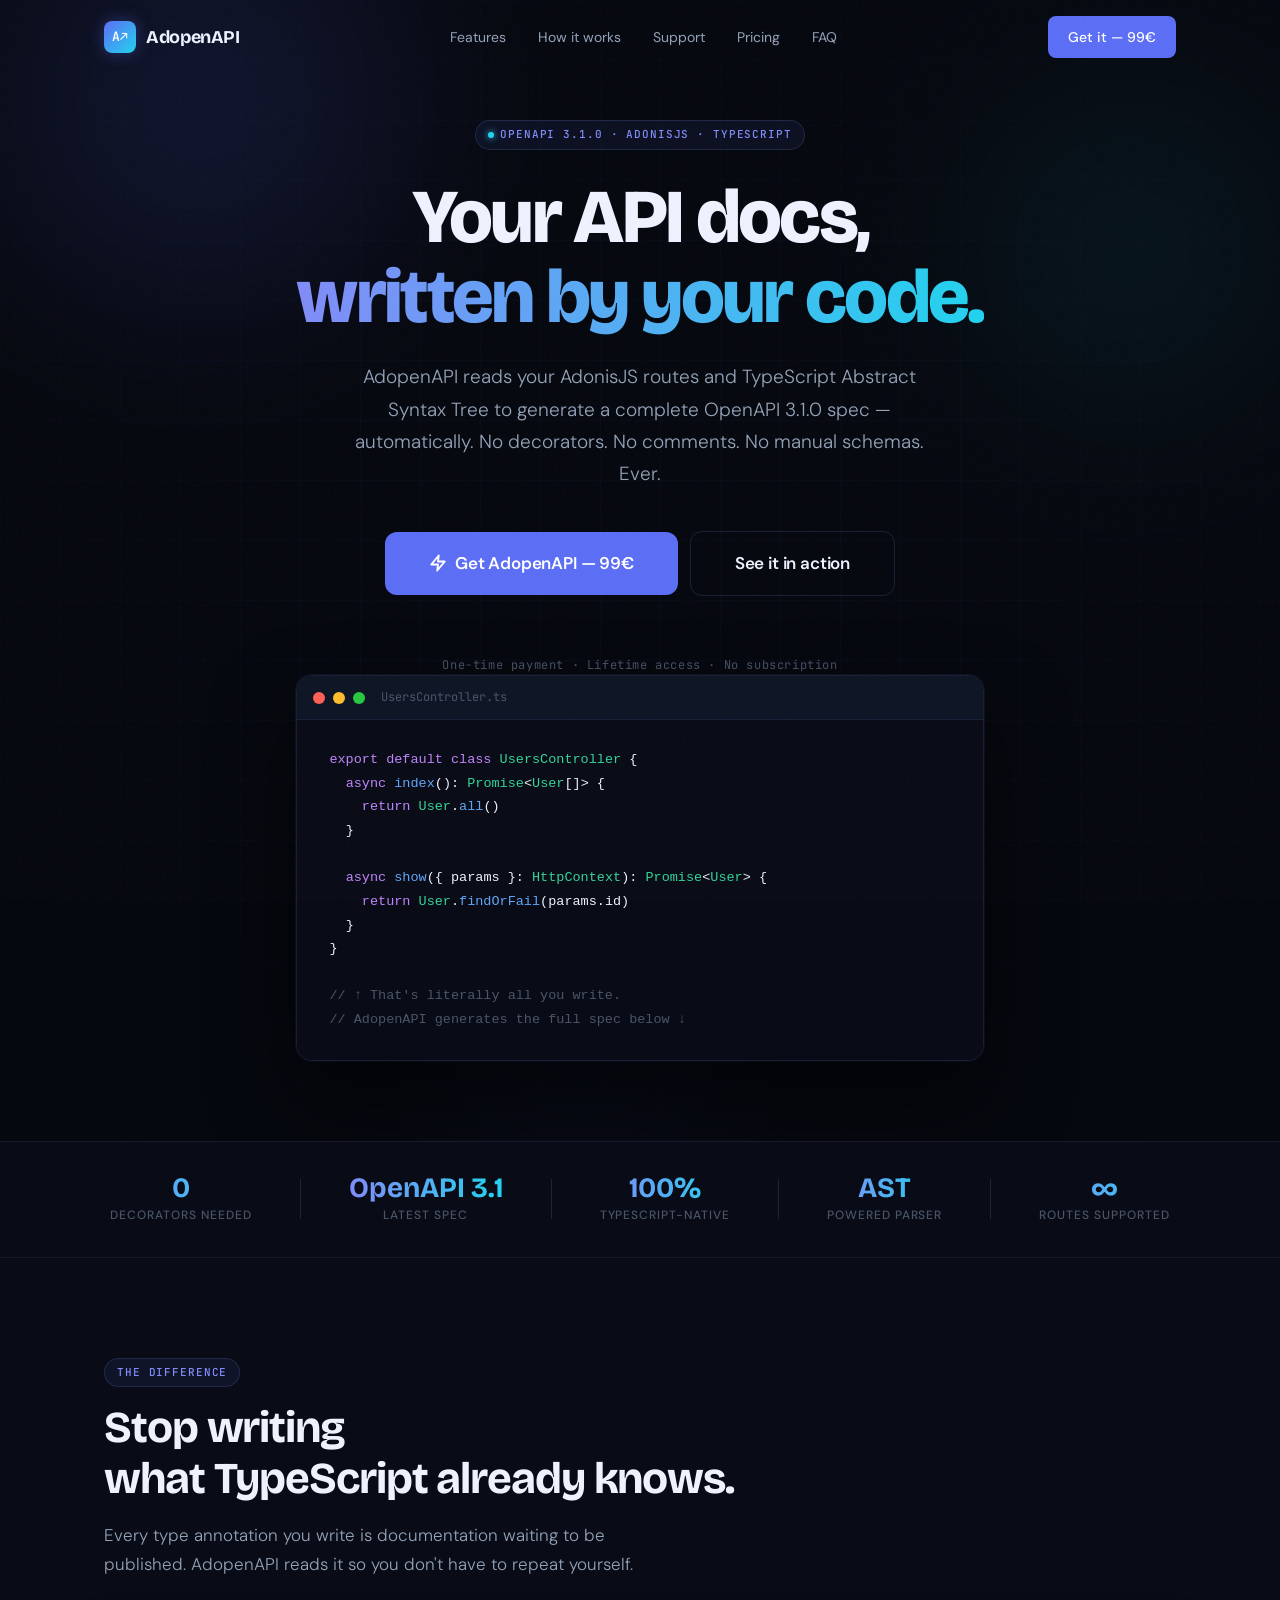
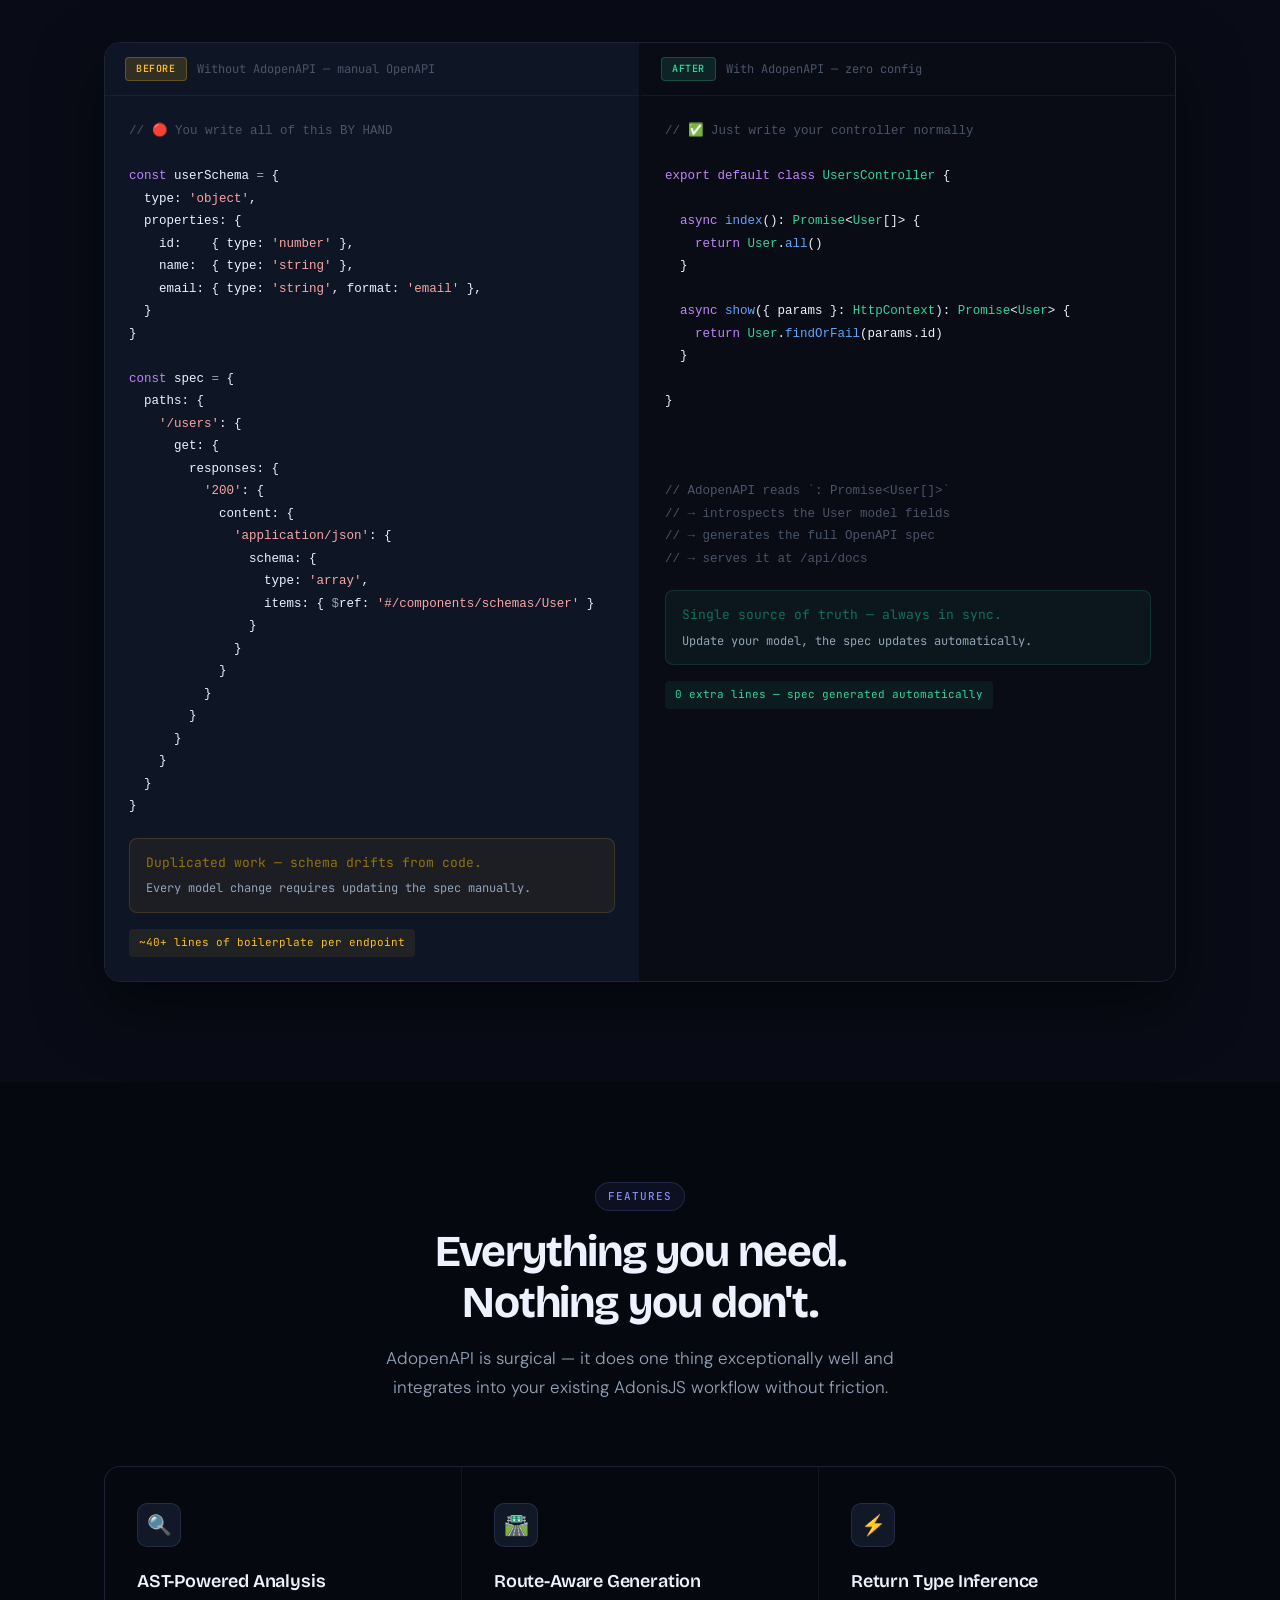
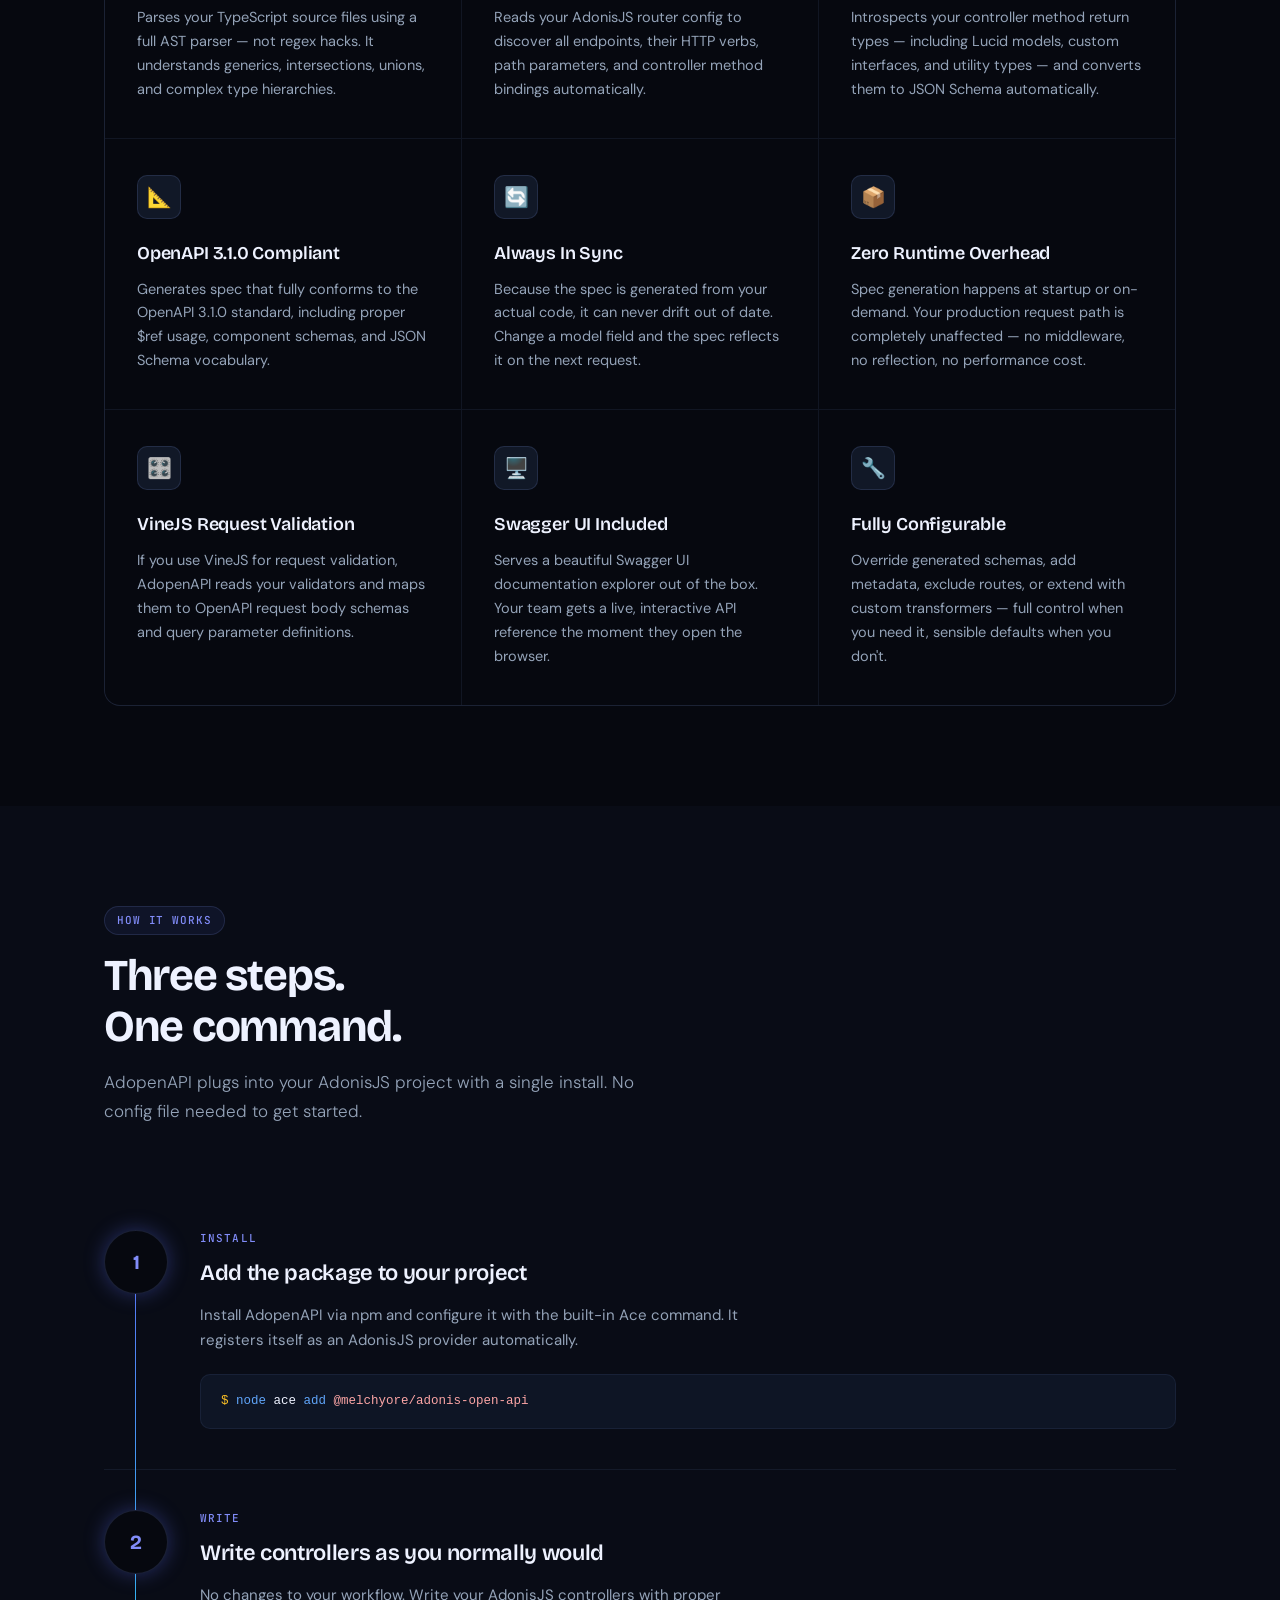
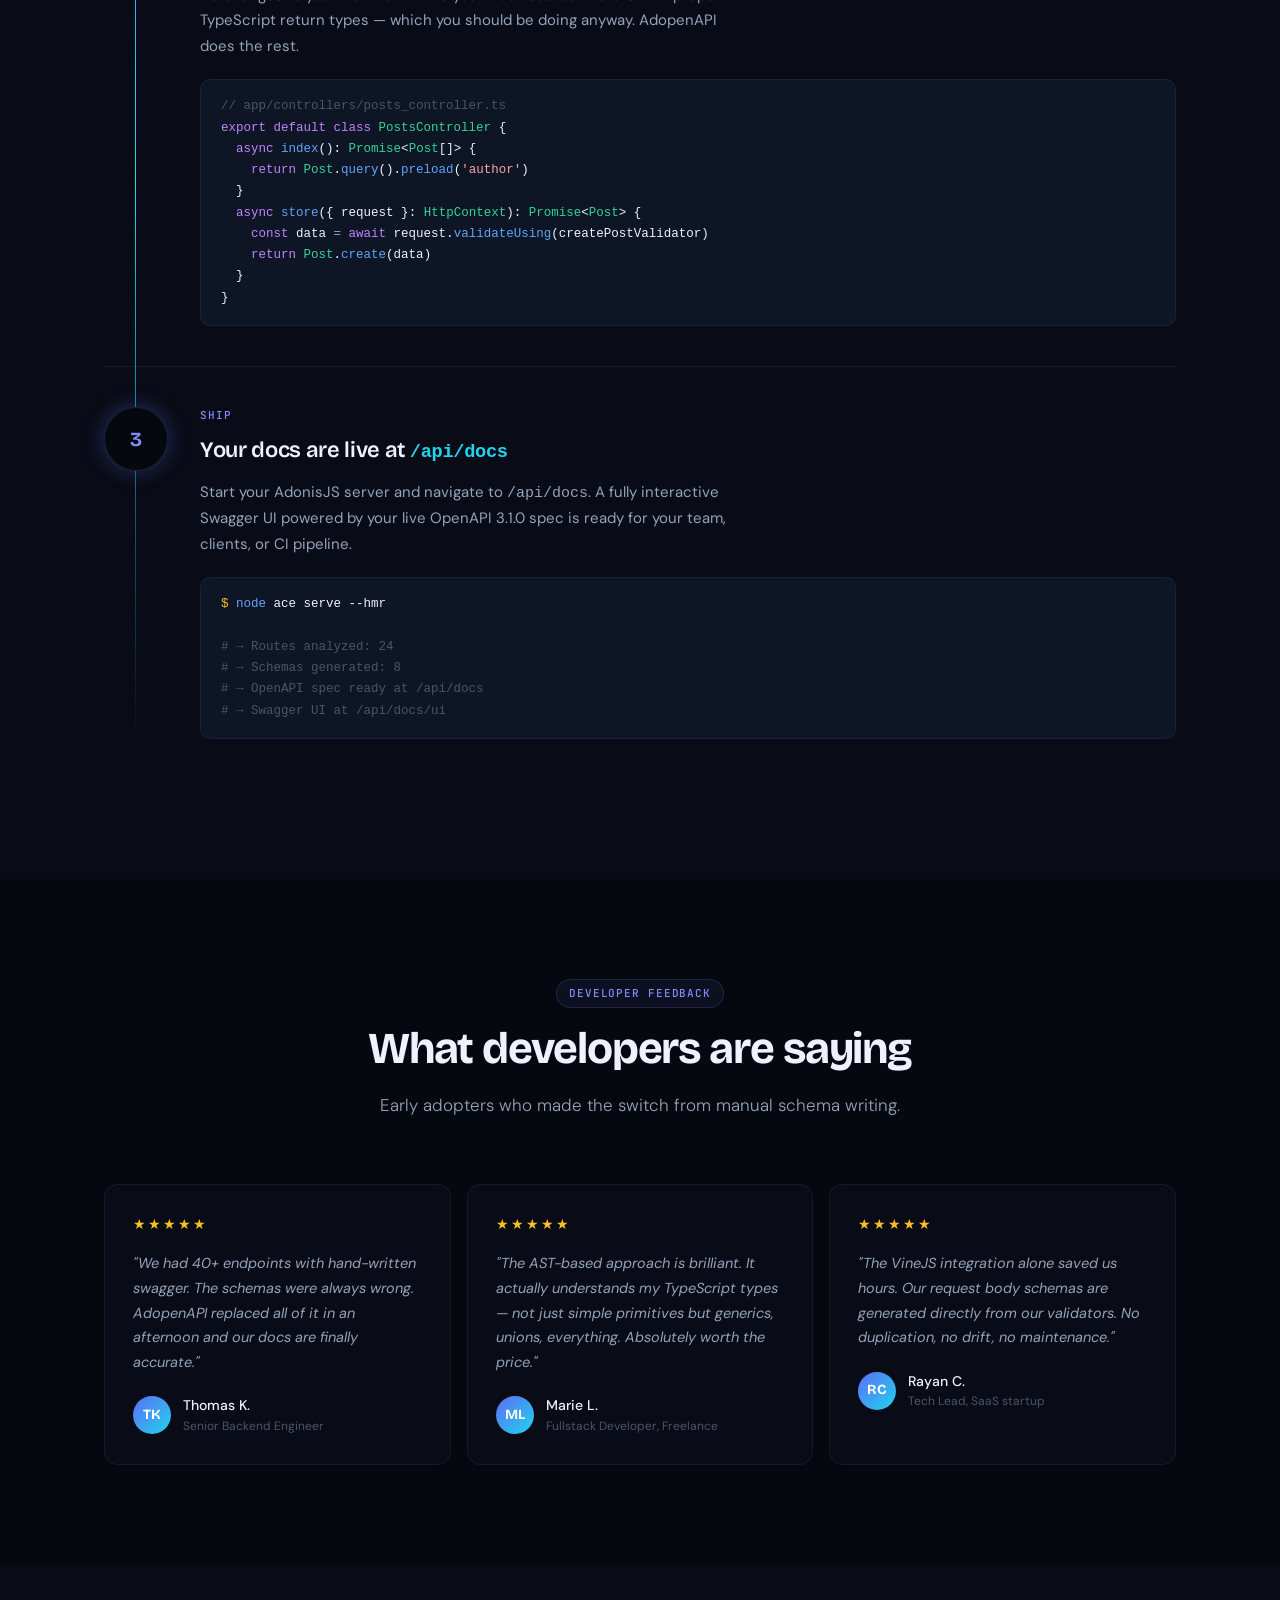
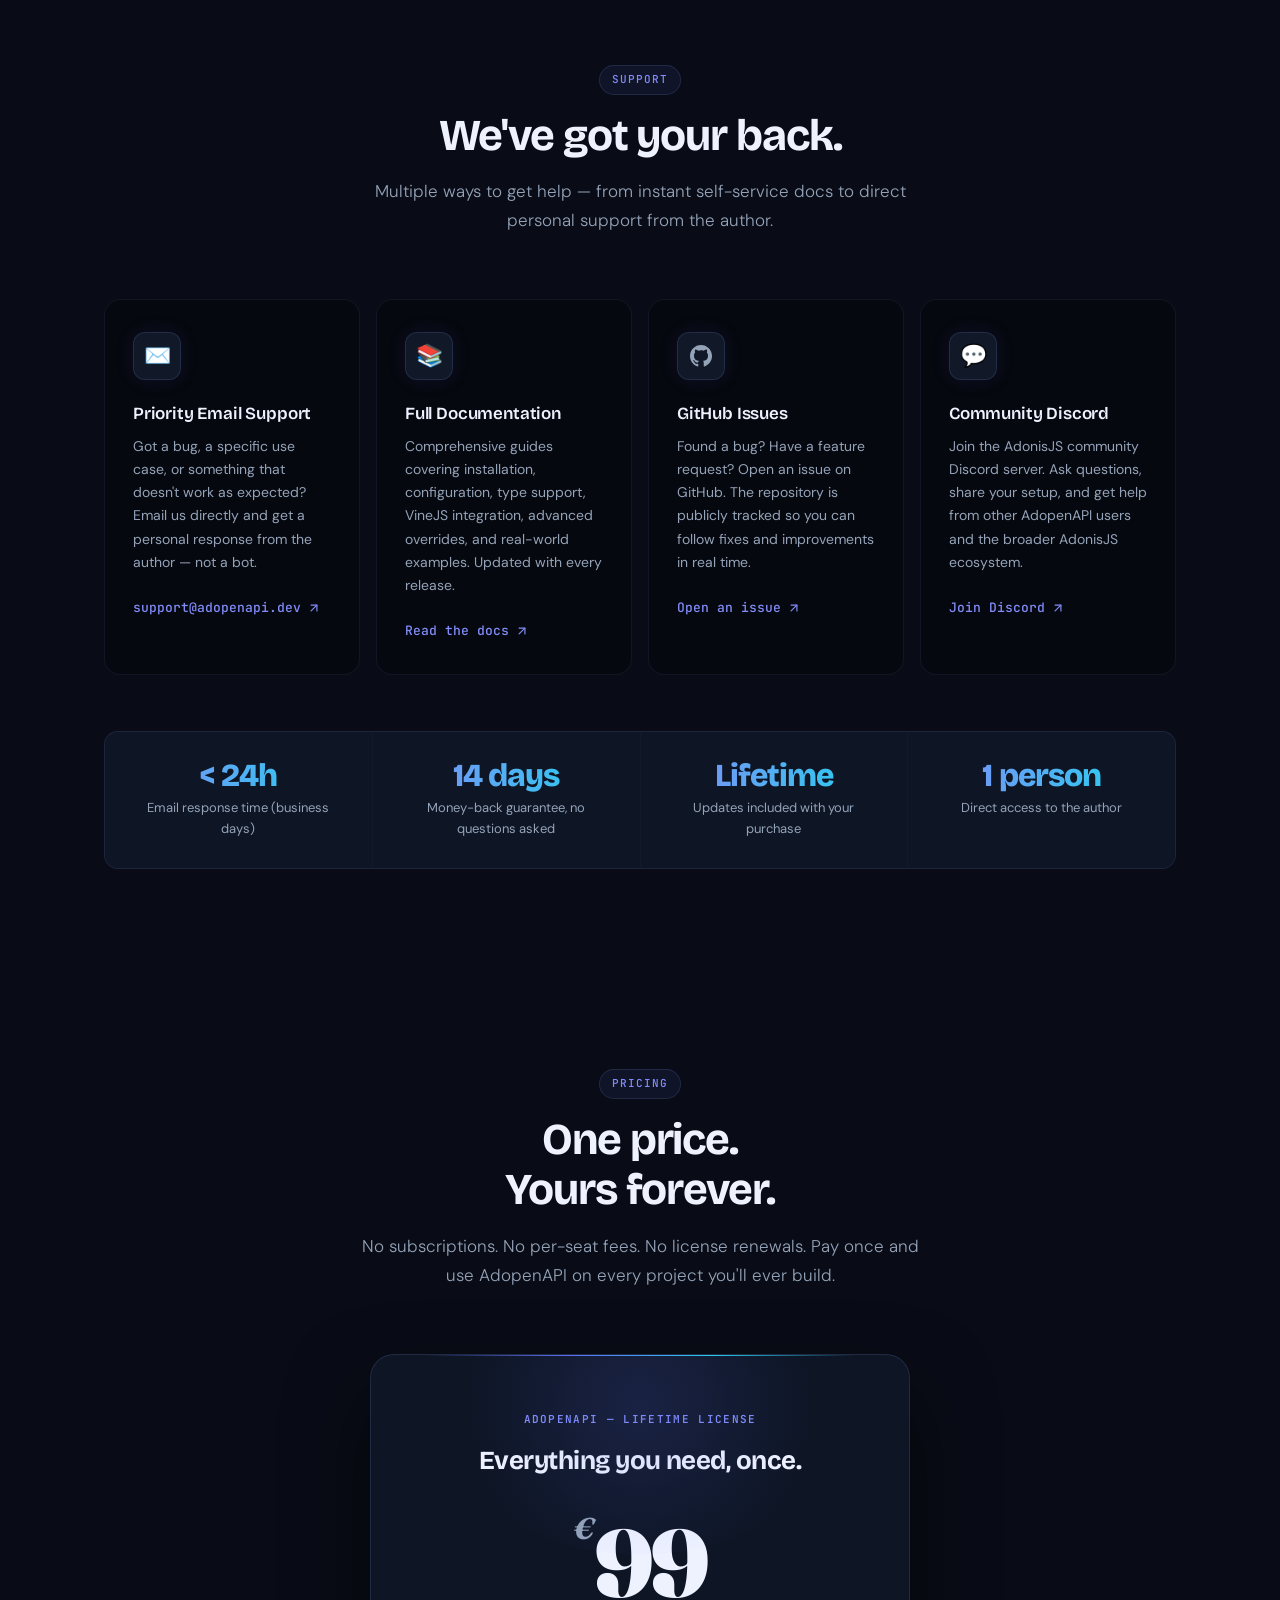
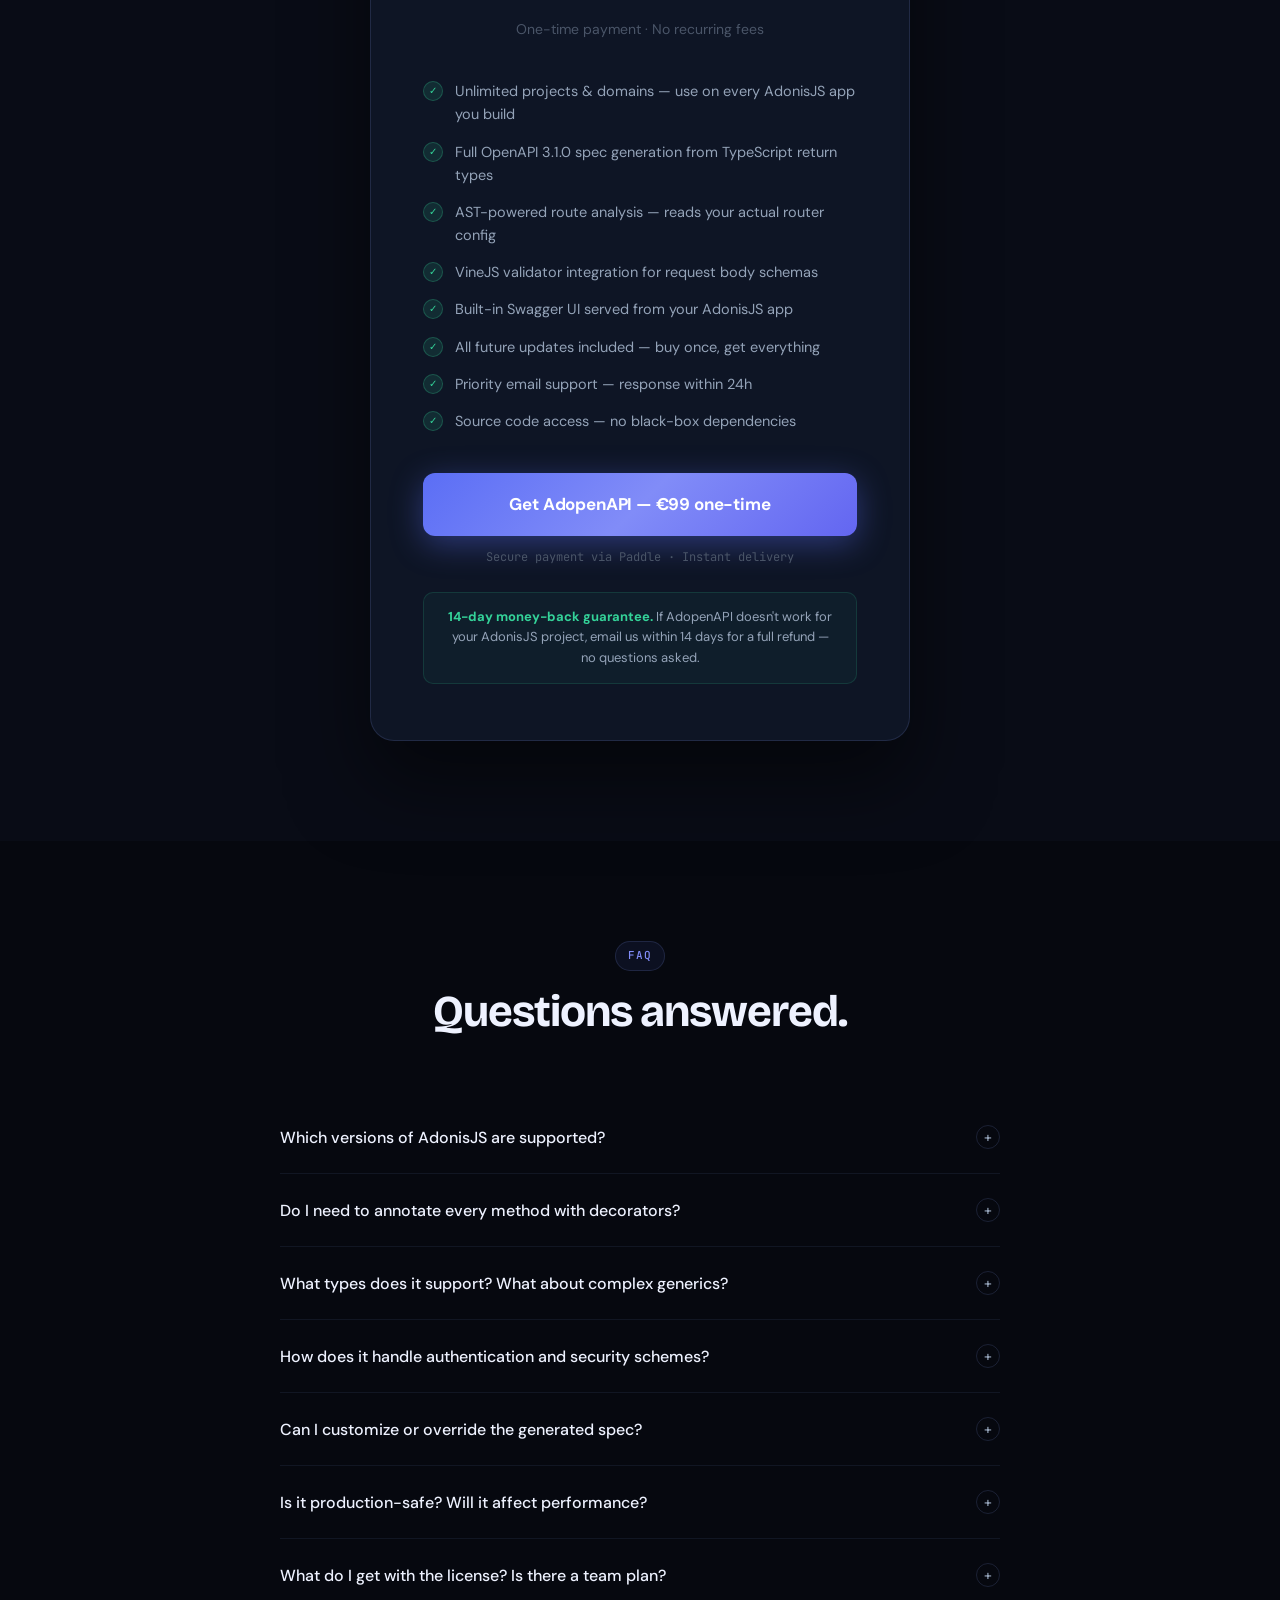
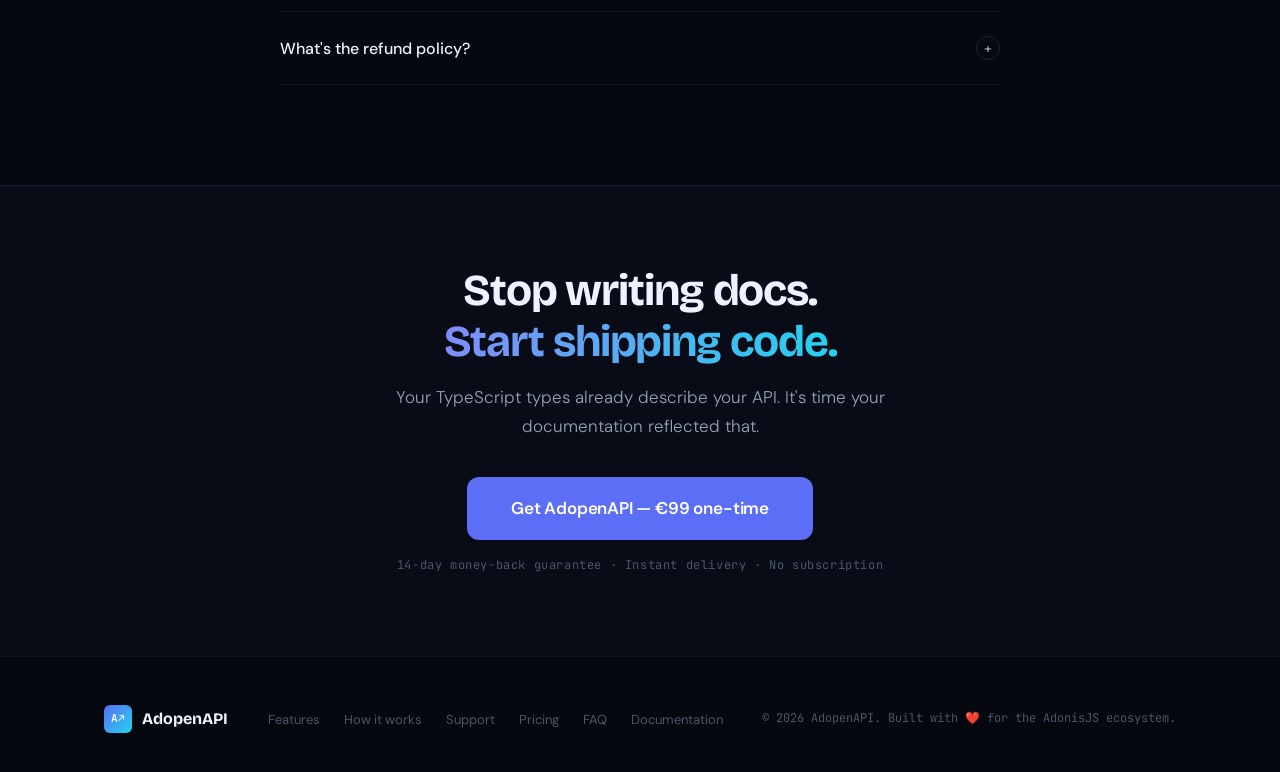
==== commit 6a6522ba: "fix: use Paddle" ====
--- a/index.html
+++ b/index.html
@@ -1325,7 +1325,7 @@
           <li><a href="#faq">FAQ</a></li>
         </ul>
         <a
-          href="payment-v2.html"
+          href="payment.html"
           class="btn btn-primary"
           >Get it — 99€</a
         >
@@ -1361,7 +1361,7 @@
           </p>
           <div class="hero-cta reveal reveal-delay-3">
             <a
-              href="payment-v2.html"
+              href="payment.html"
               class="btn btn-primary btn-xl"
             >
               <svg
@@ -2066,12 +2066,12 @@
           </ul>
           <div class="pricing-cta-wrapper">
             <a
-              href="payment-v2.html"
+              href="payment.html"
               class="btn-pricing"
               >Get AdopenAPI — €99 one-time</a
             >
             <p class="pricing-note">
-              Secure payment via Stripe · Instant delivery
+              Secure payment via Paddle · Instant delivery
             </p>
           </div>
           <div class="pricing-guarantee">
@@ -2295,7 +2295,7 @@
           "
         >
           <a
-            href="payment-v2.html"
+            href="payment.html"
             class="btn btn-primary btn-xl"
             >Get AdopenAPI — €99 one-time</a
           >
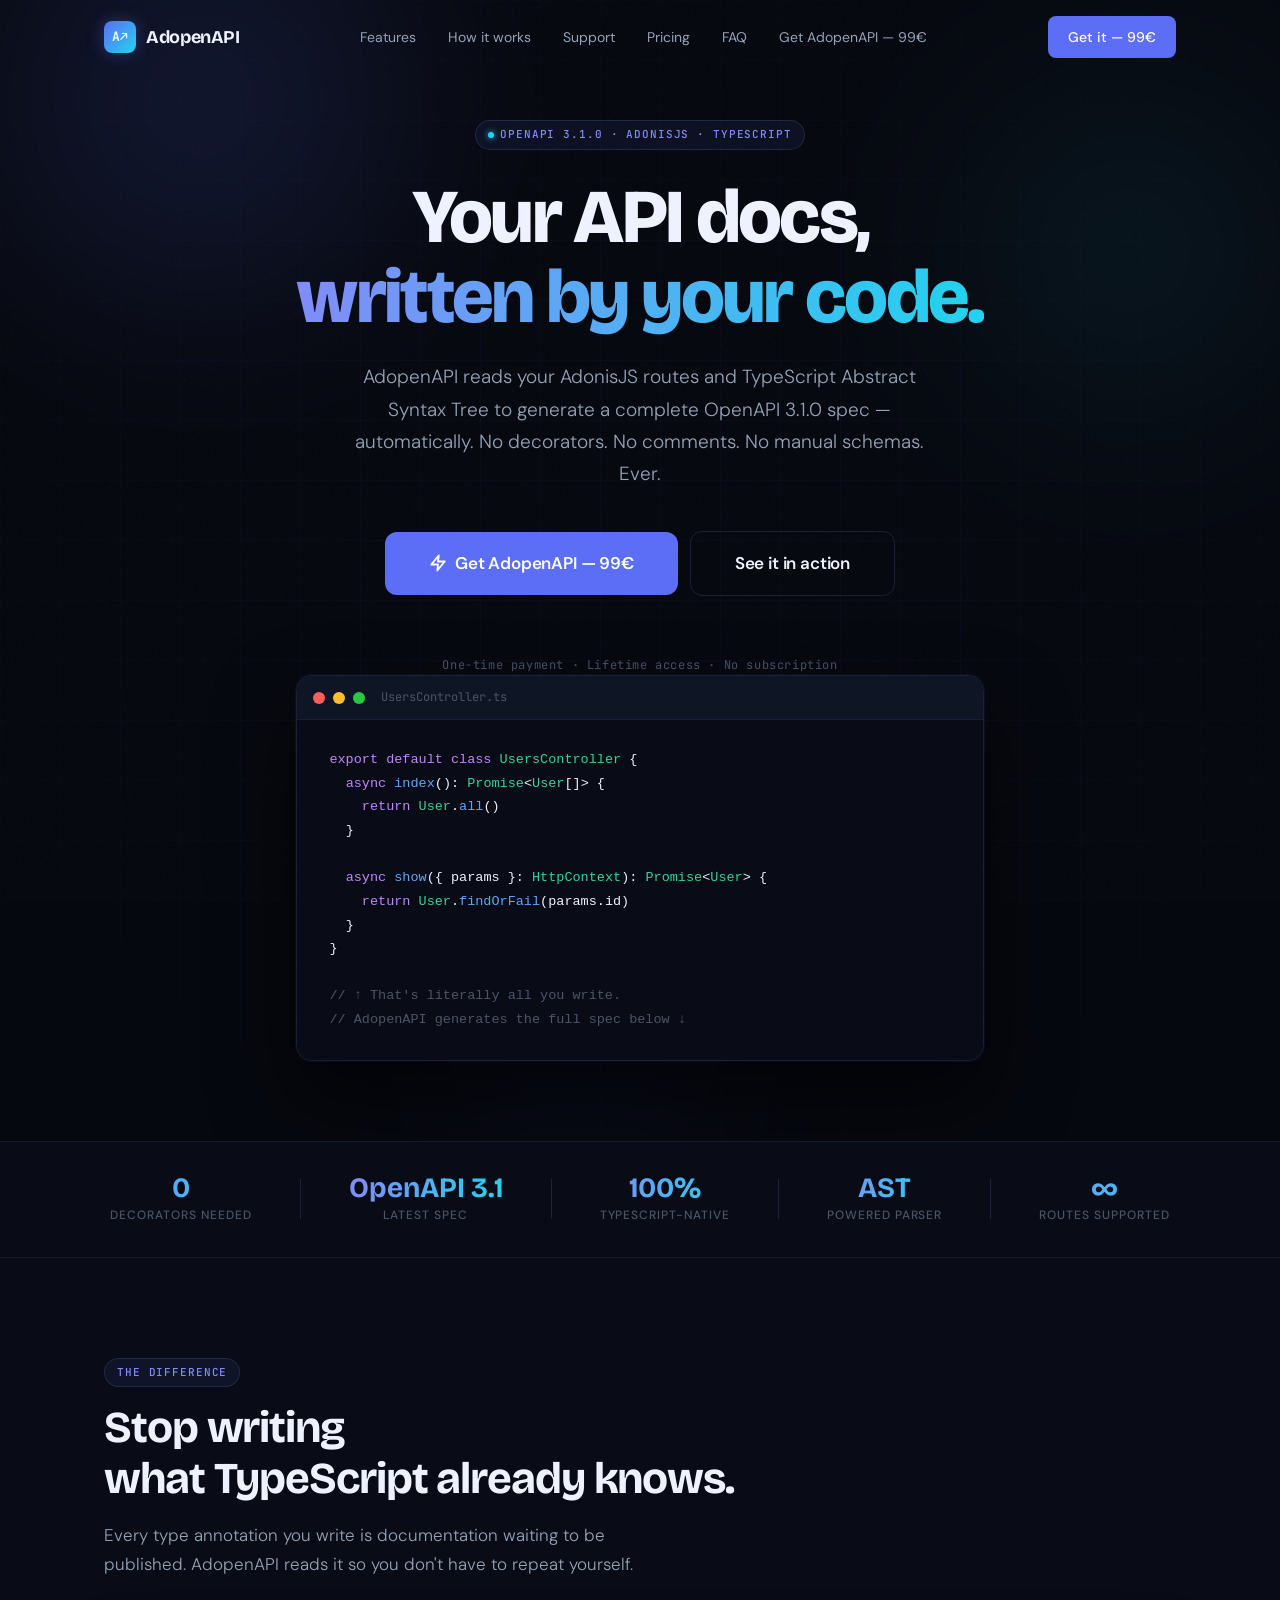
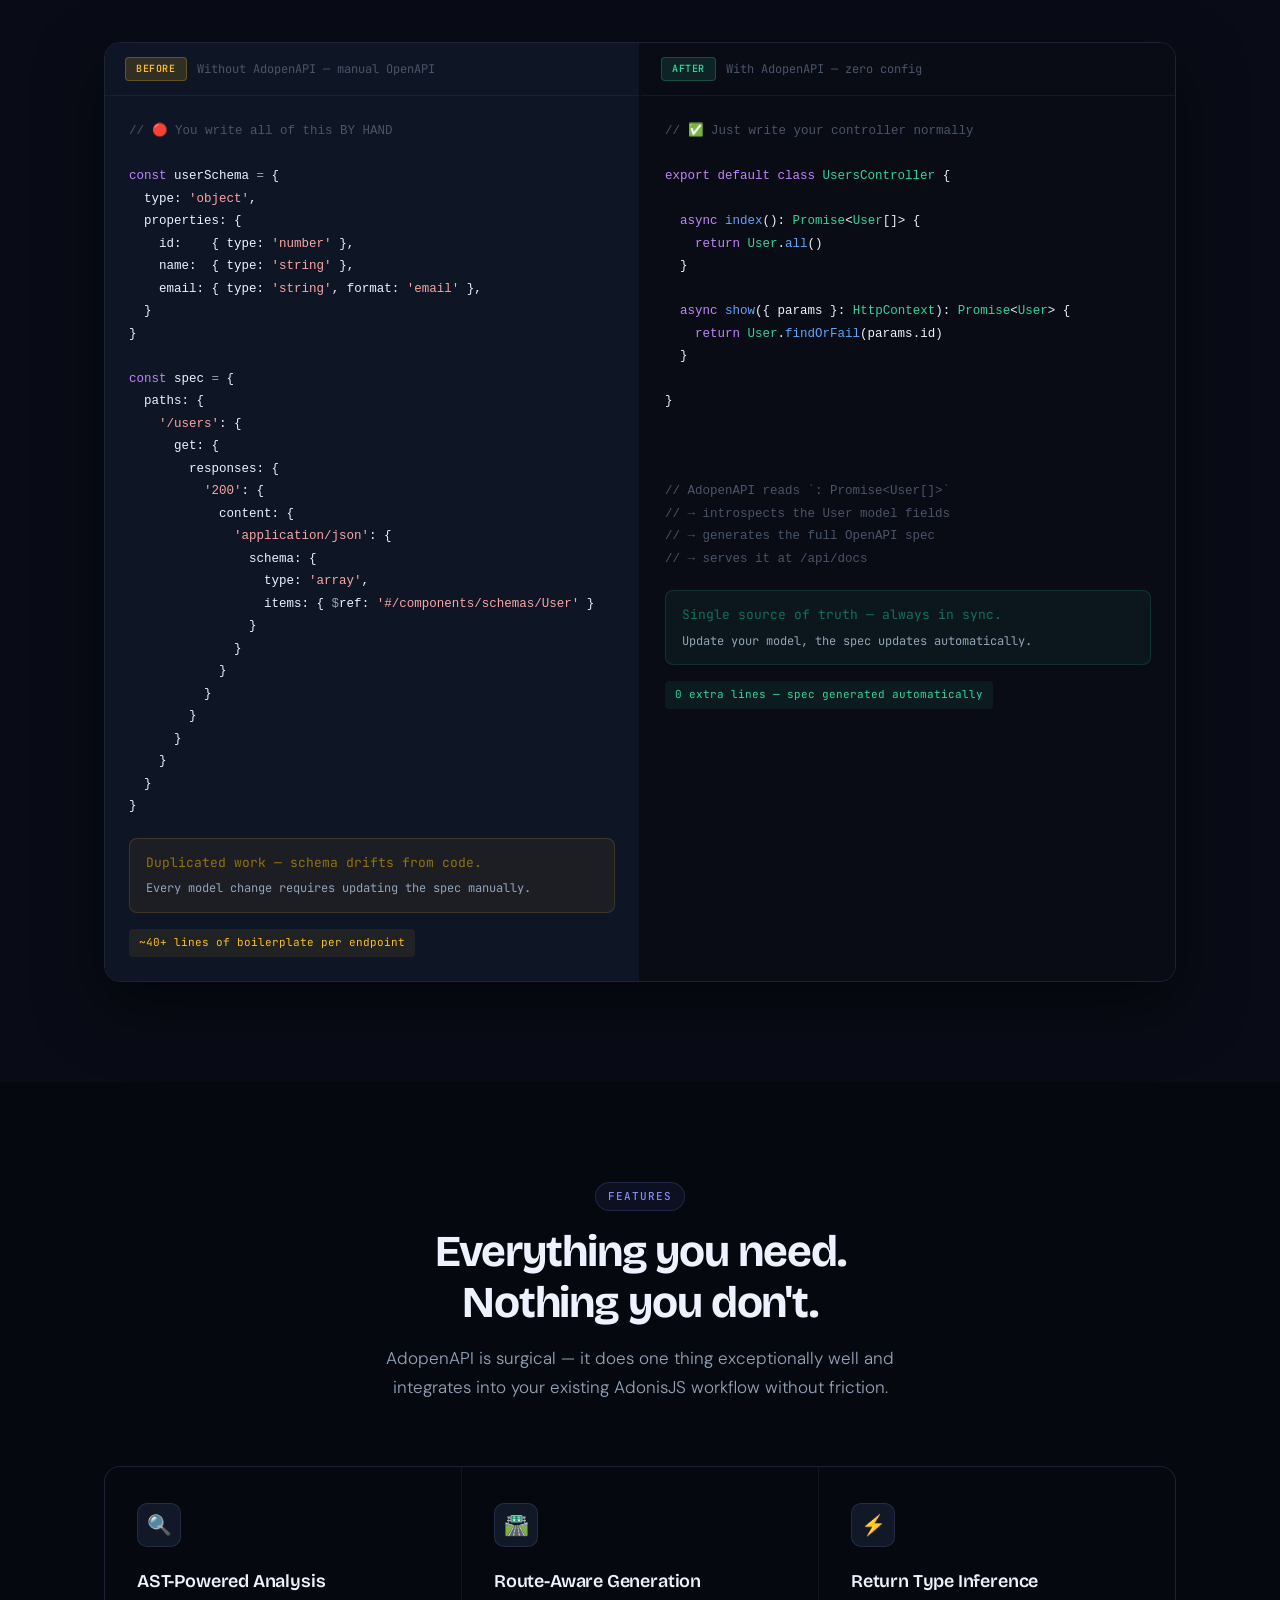
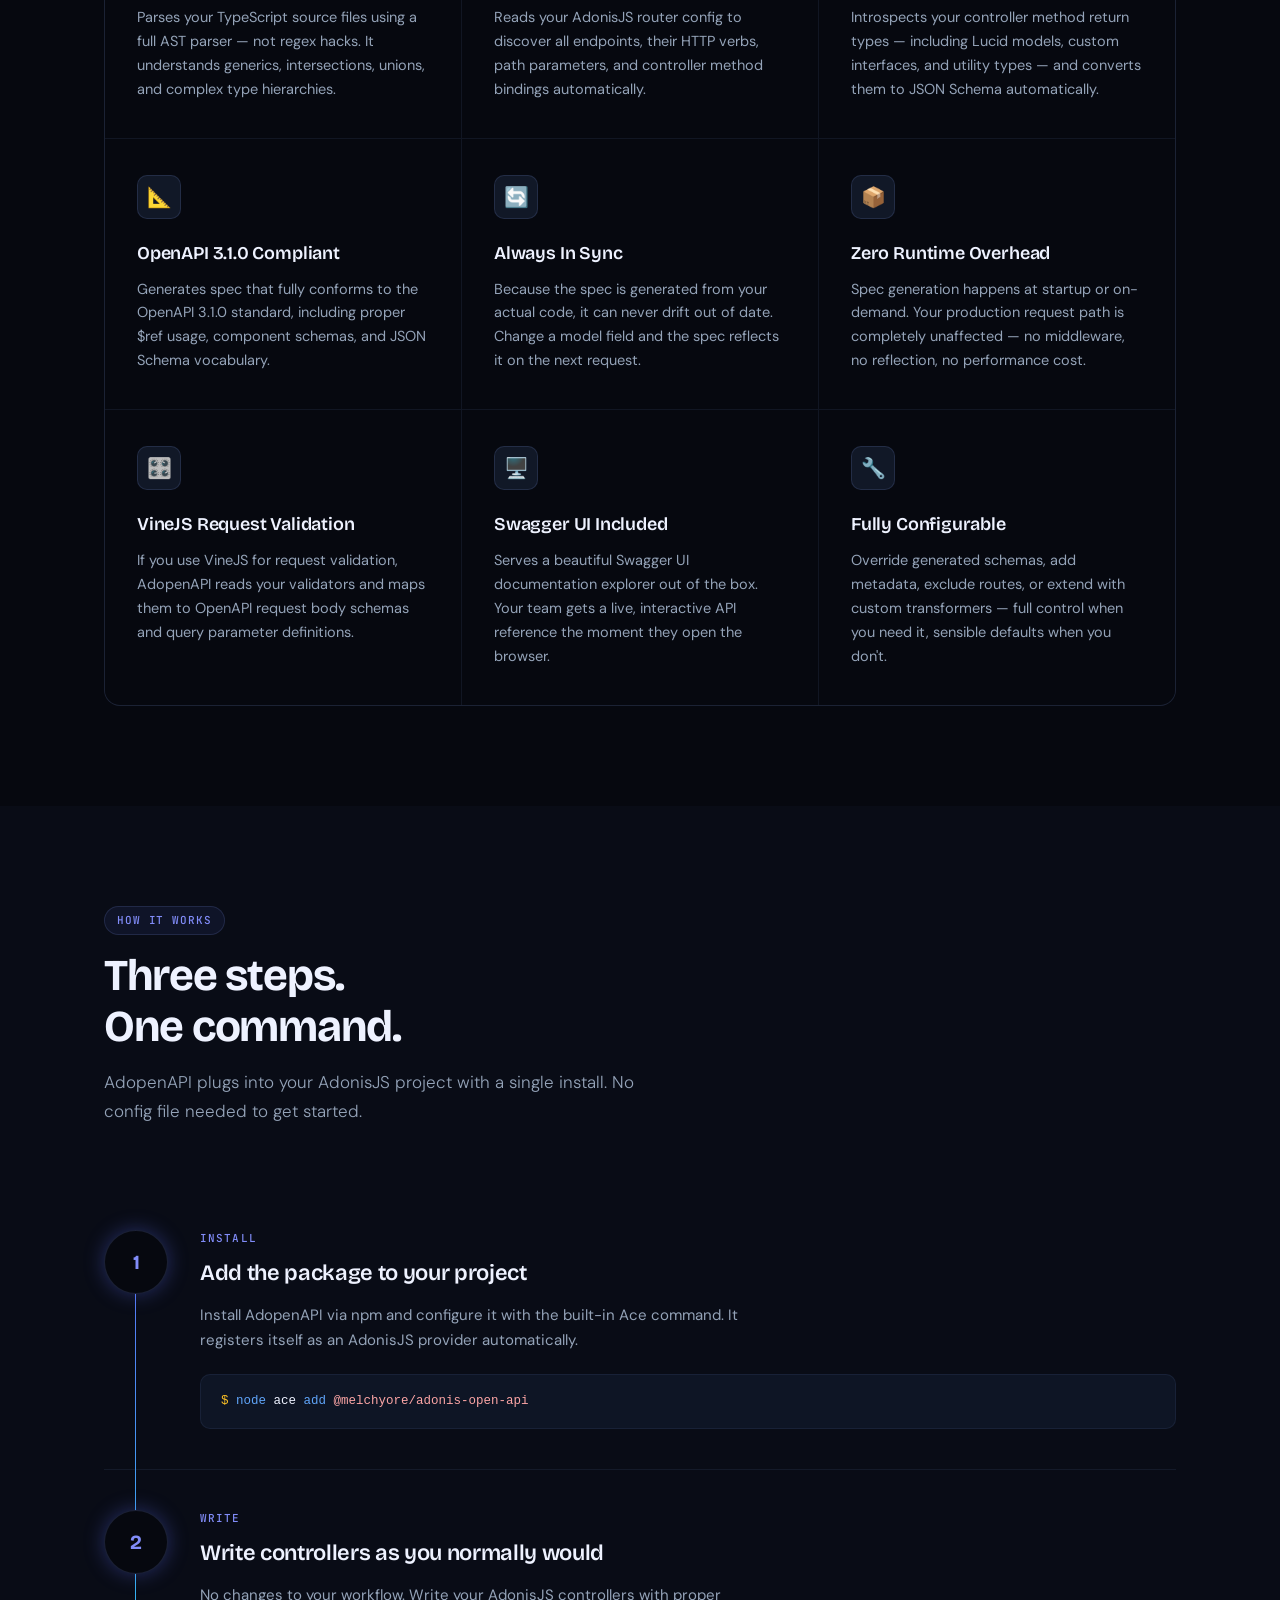
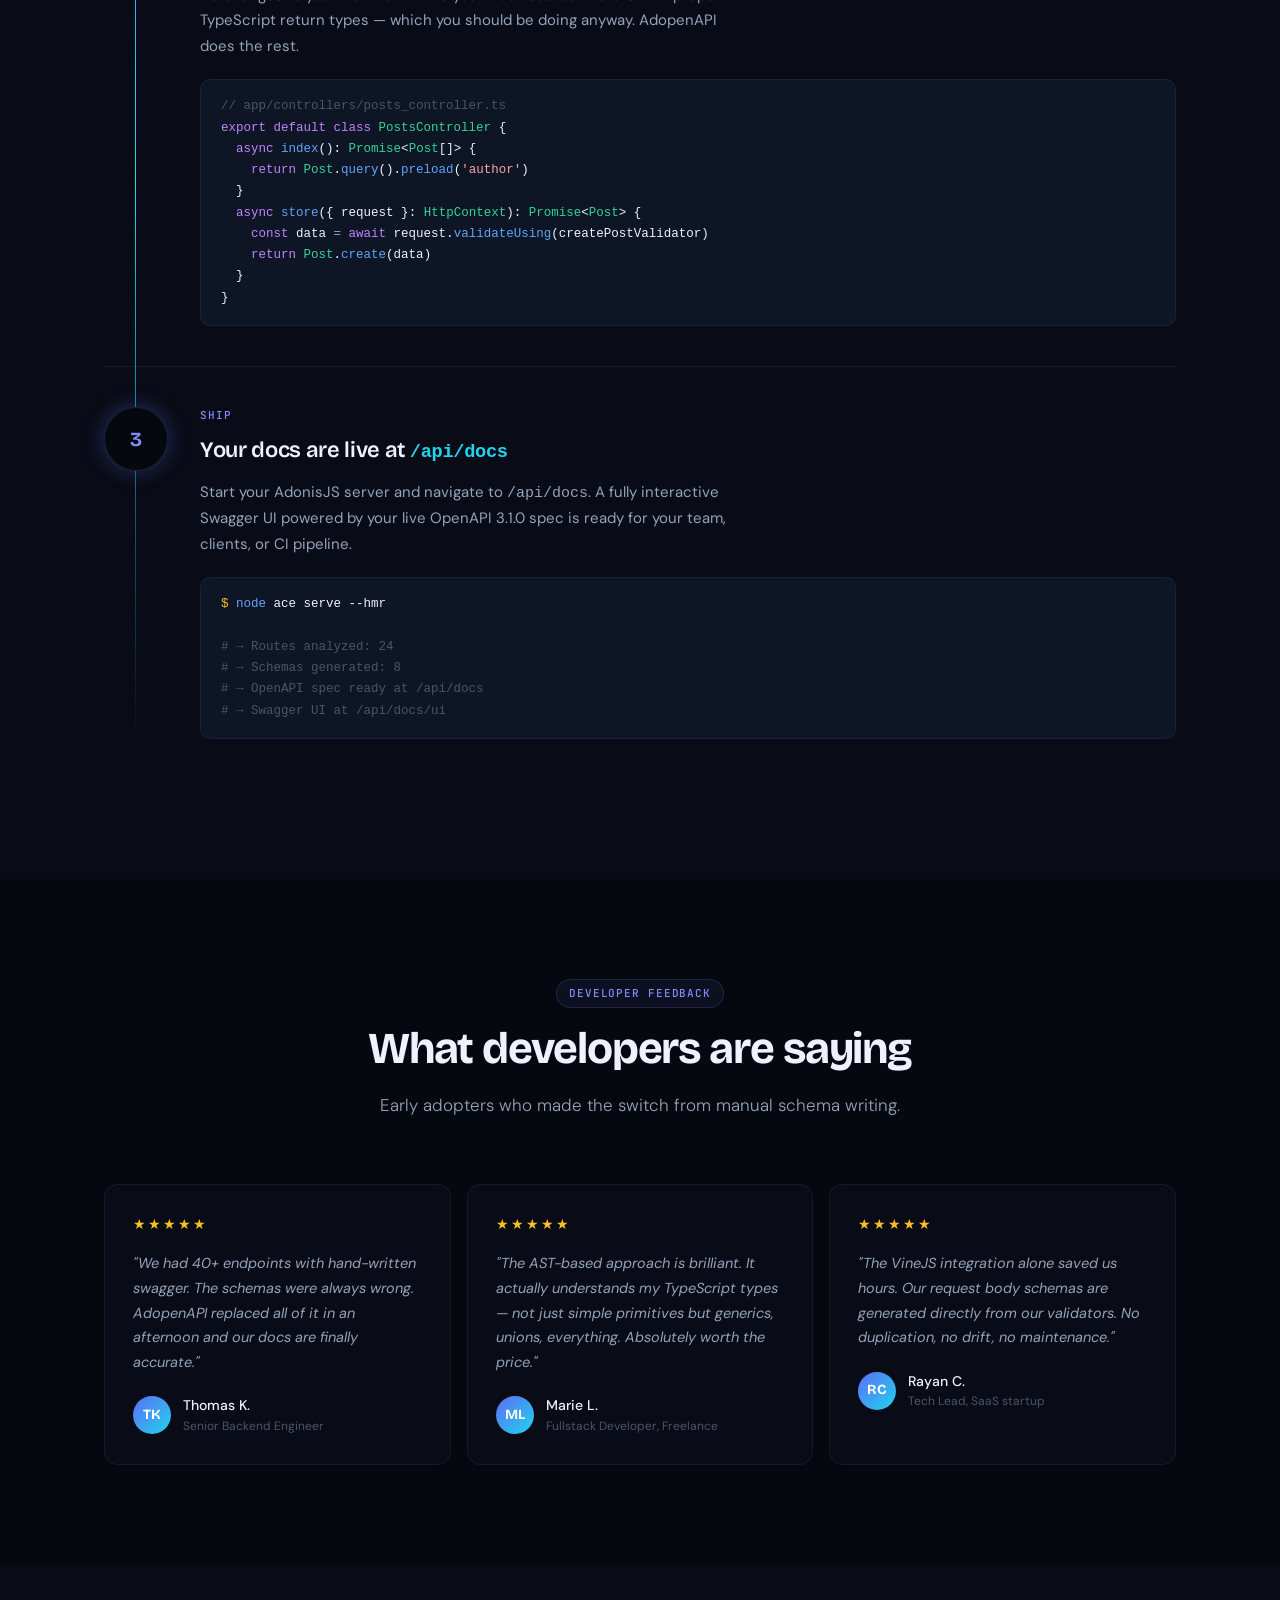
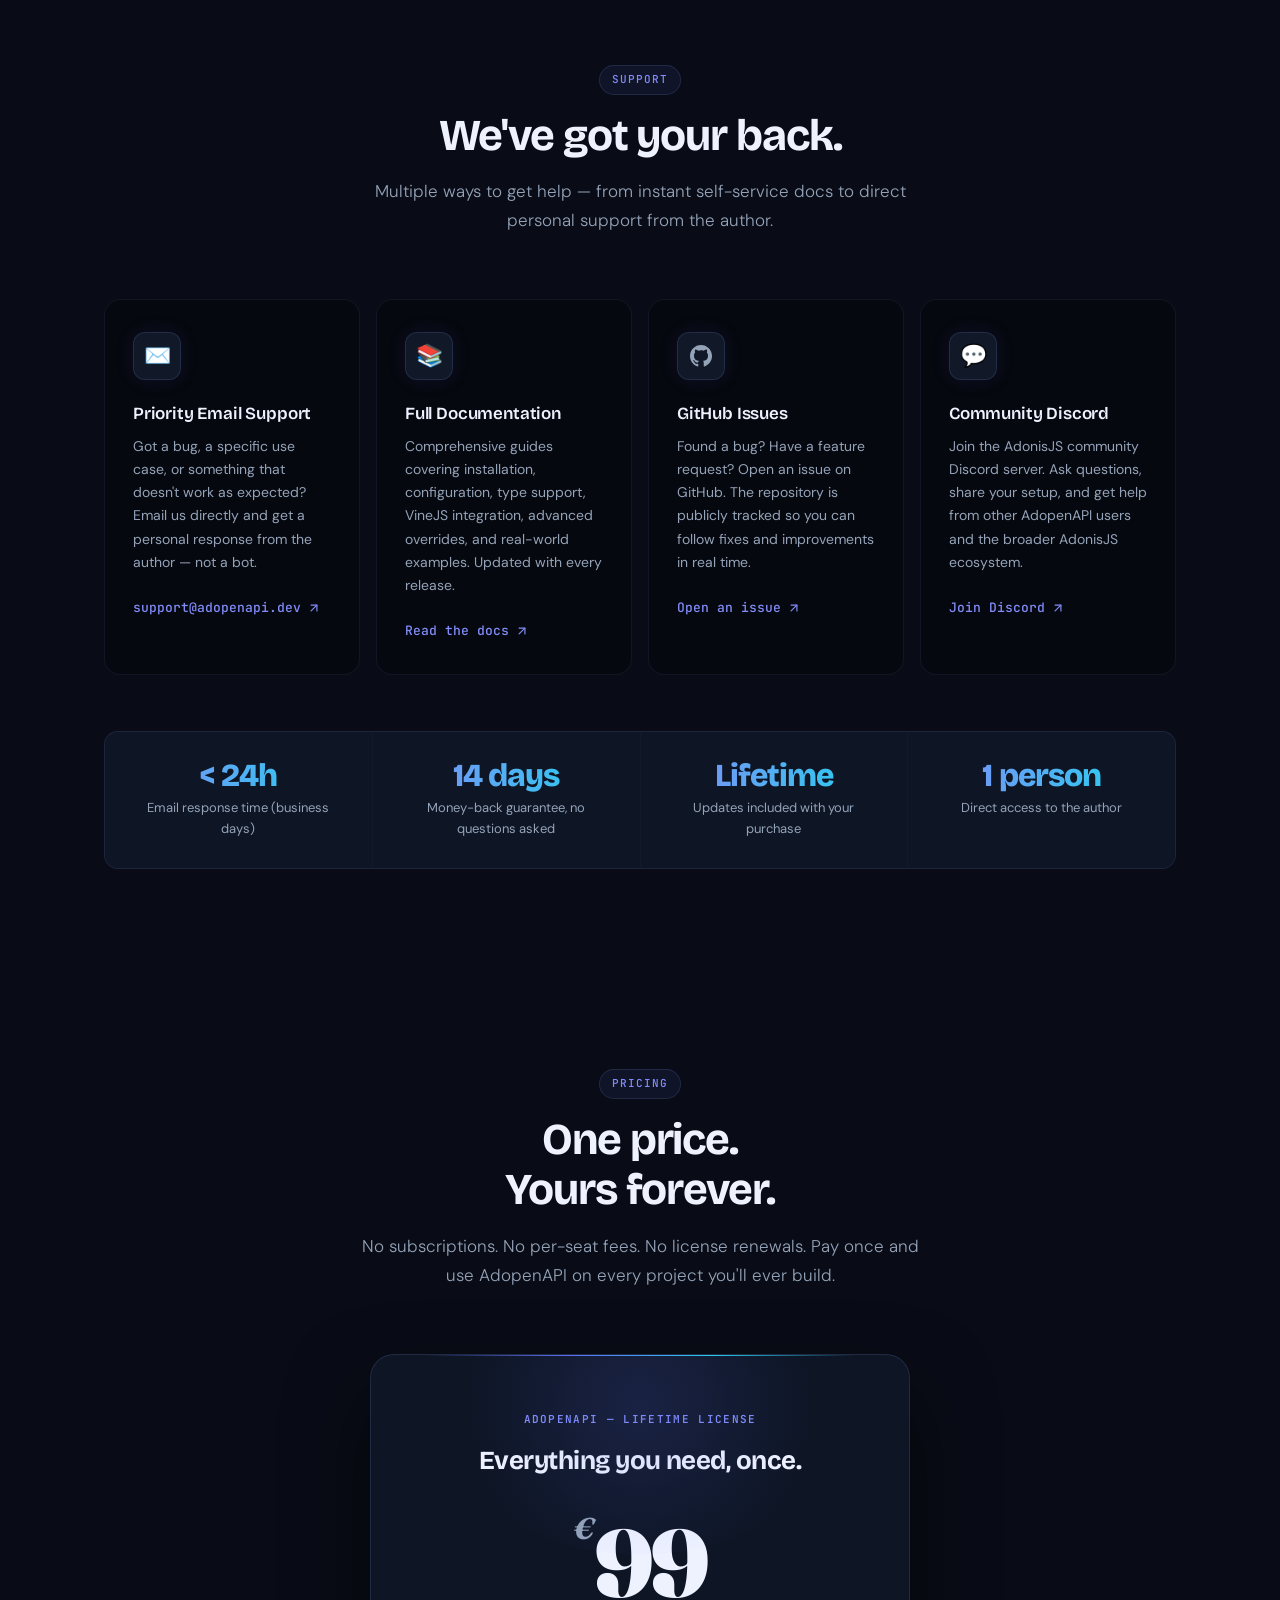
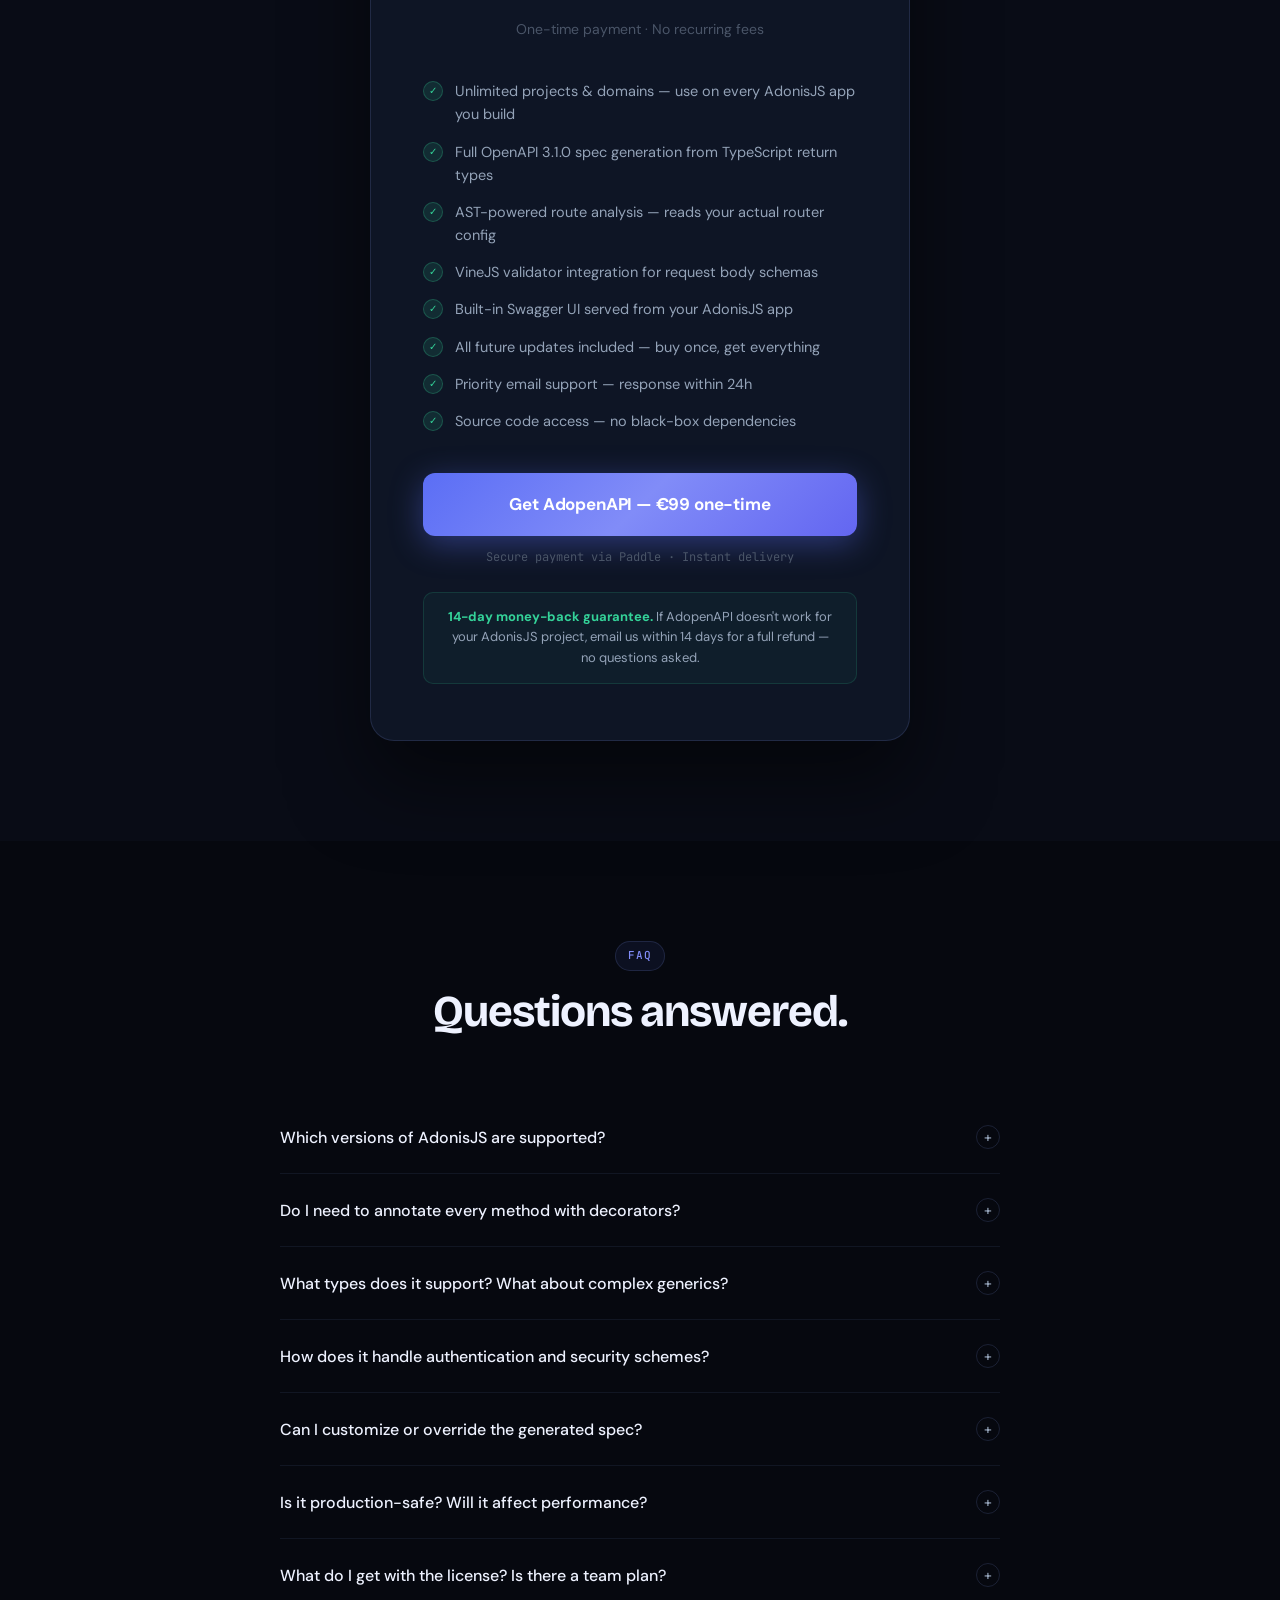
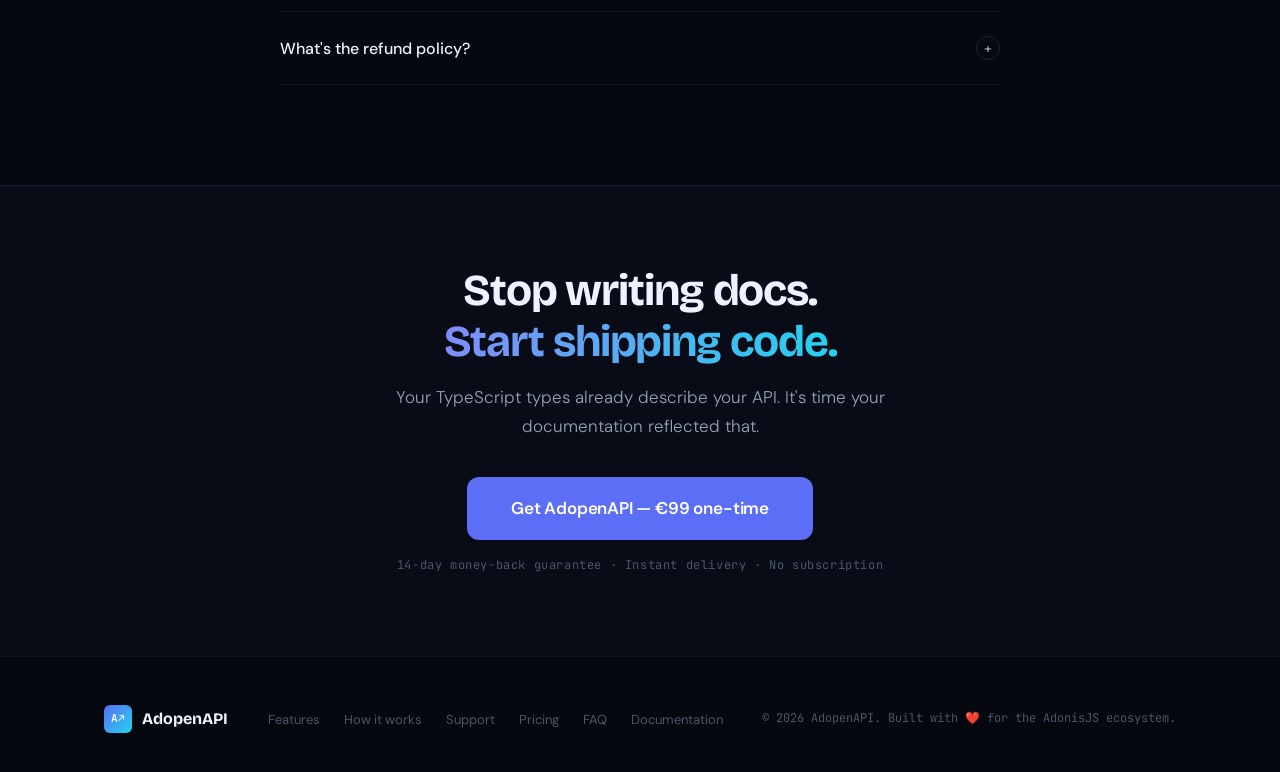
==== commit 918a7586: "refactor: extract common CSS and JS to specific files and make pages responsive" ====
--- a/index.html
+++ b/index.html
@@ -24,65 +24,11 @@
       href="https://fonts.googleapis.com/css2?family=Bricolage+Grotesque:opsz,wght@12..96,300;12..96,400;12..96,500;12..96,600;12..96,700;12..96,800&family=Fraunces:ital,opsz,wght@0,9..144,100;0,9..144,700;0,9..144,900;1,9..144,400&family=DM+Sans:ital,opsz,wght@0,9..40,300;0,9..40,400;0,9..40,500;1,9..40,300&family=JetBrains+Mono:wght@400;500;600&display=swap"
       rel="stylesheet"
     />
+    <link
+      rel="stylesheet"
+      href="styles.css"
+    />
     <style>
-      *,
-      *::before,
-      *::after {
-        box-sizing: border-box;
-        margin: 0;
-        padding: 0;
-      }
-
-      :root {
-        --bg: #06080f;
-        --bg-2: #090c16;
-        --bg-3: #0e1525;
-        --surface: #111827;
-        --surface-2: #1a2236;
-        --border: rgba(99, 120, 180, 0.12);
-        --border-2: rgba(99, 120, 180, 0.22);
-        --primary: #5b6ef5;
-        --primary-2: #818cf8;
-        --glow: rgba(91, 110, 245, 0.35);
-        --cyan: #22d3ee;
-        --cyan-dim: rgba(34, 211, 238, 0.15);
-        --green: #34d399;
-        --orange: #fbbf24;
-        --red: #f87171;
-        --text: #eef2ff;
-        --text-2: #94a3b8;
-        --text-3: #4a5568;
-        --ff-head: "Bricolage Grotesque", sans-serif;
-        --ff-display: "Fraunces", serif;
-        --ff-body: "DM Sans", sans-serif;
-        --ff-mono: "JetBrains Mono", monospace;
-      }
-
-      html {
-        scroll-behavior: smooth;
-      }
-
-      body {
-        background: var(--bg);
-        color: var(--text);
-        font-family: var(--ff-body);
-        font-size: 16px;
-        line-height: 1.6;
-        overflow-x: hidden;
-        -webkit-font-smoothing: antialiased;
-      }
-
-      ::-webkit-scrollbar {
-        width: 6px;
-      }
-      ::-webkit-scrollbar-track {
-        background: var(--bg);
-      }
-      ::-webkit-scrollbar-thumb {
-        background: var(--primary);
-        border-radius: 3px;
-      }
-
       .container {
         max-width: 1120px;
         margin: 0 auto;
@@ -149,16 +95,6 @@
       }
       .reveal-delay-5 {
         transition-delay: 0.5s;
-      }
-
-      body::before {
-        content: "";
-        position: fixed;
-        inset: 0;
-        background-image: url("data:image/svg+xml,%3Csvg viewBox='0 0 256 256' xmlns='http://www.w3.org/2000/svg'%3E%3Cfilter id='noise'%3E%3CfeTurbulence type='fractalNoise' baseFrequency='0.9' numOctaves='4' stitchTiles='stitch'/%3E%3C/filter%3E%3Crect width='100%25' height='100%25' filter='url(%23noise)' opacity='0.04'/%3E%3C/svg%3E");
-        pointer-events: none;
-        z-index: 999;
-        opacity: 0.5;
       }
 
       /* ═══ NAV ═══ */
@@ -450,30 +386,6 @@
         line-height: 1.75;
         text-align: left;
         overflow-x: auto;
-      }
-      .kw {
-        color: #c084fc;
-      }
-      .fn {
-        color: #60a5fa;
-      }
-      .cl {
-        color: #34d399;
-      }
-      .st {
-        color: #fca5a5;
-      }
-      .cm {
-        color: #4a5568;
-      }
-      .nm {
-        color: #fbbf24;
-      }
-      .op {
-        color: var(--text-2);
-      }
-      .pu {
-        color: var(--text);
       }
       .ty {
         color: #818cf8;
@@ -1275,13 +1187,164 @@
         font-family: var(--ff-mono);
       }
 
-      @media (max-width: 768px) {
+      /* ═══ HAMBURGER ═══ */
+      .nav-hamburger {
+        display: none;
+        flex-direction: column;
+        justify-content: center;
+        gap: 5px;
+        width: 36px;
+        height: 36px;
+        background: none;
+        border: none;
+        cursor: pointer;
+        padding: 4px;
+        border-radius: 6px;
+        transition: background 0.2s;
+      }
+      .nav-hamburger:hover {
+        background: var(--surface);
+      }
+      .nav-hamburger span {
+        display: block;
+        width: 100%;
+        height: 2px;
+        background: var(--text-2);
+        border-radius: 2px;
+        transition:
+          transform 0.3s ease,
+          opacity 0.3s ease;
+      }
+      .nav-hamburger[aria-expanded="true"] span:nth-child(1) {
+        transform: translateY(7px) rotate(45deg);
+      }
+      .nav-hamburger[aria-expanded="true"] span:nth-child(2) {
+        opacity: 0;
+      }
+      .nav-hamburger[aria-expanded="true"] span:nth-child(3) {
+        transform: translateY(-7px) rotate(-45deg);
+      }
+
+      @media (max-width: 900px) {
+        /* ── NAV ── */
+        .nav-hamburger {
+          display: flex;
+        }
+        /* Hide the nav CTA on mobile — hamburger menu has the links */
+        .nav-inner > .btn-primary {
+          display: none;
+        }
         .nav-links {
           display: none;
-        }
+          position: absolute;
+          top: 100%;
+          left: 0;
+          right: 0;
+          background: rgba(6, 8, 15, 0.97);
+          backdrop-filter: blur(20px);
+          border-bottom: 1px solid var(--border);
+          flex-direction: column;
+          align-items: stretch;
+          gap: 0;
+          padding: 8px 0 16px;
+          list-style: none;
+          z-index: 99;
+        }
+        .nav-links.open {
+          display: flex;
+        }
+        .nav-links li a {
+          display: block;
+          padding: 14px 24px;
+          font-size: 15px;
+          color: var(--text-2);
+          text-decoration: none;
+          transition:
+            color 0.2s,
+            background 0.2s;
+        }
+        .nav-links li a:hover {
+          color: var(--text);
+          background: rgba(99, 120, 180, 0.06);
+        }
+        /* CTA inside the mobile menu */
+        .nav-links .nav-cta-mobile {
+          margin: 8px 16px 0;
+        }
+        .nav-links .nav-cta-mobile a {
+          display: block;
+          padding: 14px 24px;
+          background: var(--primary);
+          border-radius: 8px;
+          color: #fff;
+          font-weight: 600;
+          text-align: center;
+        }
+        .nav-links .nav-cta-mobile a:hover {
+          background: var(--primary-2);
+        }
+
+        /* ── HERO ── */
+        .hero {
+          padding-top: 100px;
+          padding-bottom: 60px;
+        }
+        .hero-cta {
+          flex-direction: column;
+          align-items: center;
+          gap: 12px;
+          margin-bottom: 40px;
+        }
+        .btn-xl {
+          width: 100%;
+          max-width: 320px;
+          justify-content: center;
+          padding: 16px 28px;
+          font-size: 15px;
+        }
+
+        /* ── CODE PREVIEW (hero) ── */
+        .hero-code-preview {
+          margin: 0;
+          border-radius: 12px;
+          max-width: 100%;
+        }
+        .code-body {
+          padding: 16px 18px;
+          font-size: 12px;
+          line-height: 1.7;
+          overflow-x: auto;
+        }
+        /* Prevent pre from expanding wider than its scroll container */
+        .code-body pre,
+        .comp-body pre,
+        .step-code pre {
+          max-width: 100%;
+          white-space: pre;
+          overflow-x: auto;
+        }
+
+        /* ── STATS STRIP ── */
+        .strip-inner {
+          flex-wrap: wrap;
+          gap: 20px 32px;
+          justify-content: center;
+        }
+        .strip-sep {
+          display: none;
+        }
+
+        /* ── COMPARISON ── */
         .comparison-grid {
           grid-template-columns: 1fr;
         }
+        .comp-body {
+          min-height: auto;
+          font-size: 11.5px;
+          padding: 16px;
+        }
+
+        /* ── HOW IT WORKS ── */
         .steps::before {
           display: none;
         }
@@ -1294,14 +1357,89 @@
           height: 48px;
           font-size: 16px;
         }
+        .step-code {
+          font-size: 11.5px;
+          padding: 12px 14px;
+        }
+
+        /* ── PRICING ── */
         .pricing-card {
           padding: 36px 28px;
         }
         .price-amount {
           font-size: 72px;
         }
+
+        /* ── GENERAL ── */
         section {
           padding: 72px 0;
+        }
+        .section-header {
+          margin-bottom: 48px;
+        }
+        .footer-inner {
+          flex-direction: column;
+          align-items: flex-start;
+          gap: 16px;
+        }
+      }
+
+      @media (max-width: 480px) {
+        .container {
+          padding: 0 16px;
+        }
+
+        /* Hero code preview: full bleed on very small screens */
+        .hero-code-preview {
+          margin: 0 -16px;
+          border-radius: 0;
+          border-left: none;
+          border-right: none;
+        }
+        .code-body {
+          font-size: 11px;
+          padding: 14px 16px;
+        }
+
+        /* Comparison panels */
+        .comp-body {
+          font-size: 11px;
+          padding: 14px;
+        }
+
+        /* Pricing */
+        .pricing-card {
+          padding: 28px 20px;
+        }
+        .price-amount {
+          font-size: 64px;
+        }
+        .pricing-title {
+          font-size: 20px;
+        }
+
+        /* Sections */
+        section {
+          padding: 56px 0;
+        }
+        .section-header {
+          margin-bottom: 36px;
+        }
+        .section-sub {
+          font-size: 15px;
+        }
+
+        /* Features */
+        .feature-card {
+          padding: 24px 20px;
+        }
+
+        /* Steps */
+        .step {
+          padding: 28px 0;
+        }
+        .step-code {
+          font-size: 11px;
         }
       }
     </style>
@@ -1317,13 +1455,29 @@
           <span class="logo-icon">A↗</span>
           AdopenAPI
         </a>
-        <ul class="nav-links">
+        <ul
+          class="nav-links"
+          id="navLinks"
+        >
           <li><a href="#features">Features</a></li>
           <li><a href="#how-it-works">How it works</a></li>
           <li><a href="#support">Support</a></li>
           <li><a href="#pricing">Pricing</a></li>
           <li><a href="#faq">FAQ</a></li>
+          <li class="nav-cta-mobile">
+            <a href="payment.html">Get AdopenAPI — 99€</a>
+          </li>
         </ul>
+        <button
+          class="nav-hamburger"
+          id="navHamburger"
+          aria-label="Menu"
+          aria-expanded="false"
+        >
+          <span></span>
+          <span></span>
+          <span></span>
+        </button>
         <a
           href="payment.html"
           class="btn btn-primary"
@@ -2373,16 +2527,7 @@
           btn.setAttribute("aria-expanded", !isOpen);
         });
       });
-
-      document.querySelectorAll('a[href^="#"]').forEach((a) => {
-        a.addEventListener("click", (e) => {
-          const target = document.querySelector(a.getAttribute("href"));
-          if (target) {
-            e.preventDefault();
-            target.scrollIntoView({ behavior: "smooth", block: "start" });
-          }
-        });
-      });
     </script>
+    <script src="./main.js"></script>
   </body>
 </html>
--- a/styles.css
+++ b/styles.css
@@ -0,0 +1,186 @@
+/* ─── RESET ─── */
+*,
+*::before,
+*::after {
+  box-sizing: border-box;
+  margin: 0;
+  padding: 0;
+}
+
+/* ─── DESIGN TOKENS ─── */
+:root {
+  --bg: #06080f;
+  --bg-2: #090c16;
+  --bg-3: #0e1525;
+  --surface: #111827;
+  --surface-2: #1a2236;
+  --border: rgba(99, 120, 180, 0.12);
+  --border-2: rgba(99, 120, 180, 0.22);
+  --primary: #5b6ef5;
+  --primary-2: #818cf8;
+  --glow: rgba(91, 110, 245, 0.35);
+  --cyan: #22d3ee;
+  --cyan-dim: rgba(34, 211, 238, 0.15);
+  --green: #34d399;
+  --green-dim: rgba(52, 211, 153, 0.15);
+  --orange: #fbbf24;
+  --red: #f87171;
+  --text: #eef2ff;
+  --text-2: #94a3b8;
+  --text-3: #4a5568;
+  --ff-head: "Bricolage Grotesque", sans-serif;
+  --ff-display: "Fraunces", serif;
+  --ff-body: "DM Sans", sans-serif;
+  --ff-mono: "JetBrains Mono", monospace;
+}
+
+/* ─── BASE ─── */
+html {
+  scroll-behavior: smooth;
+  overflow-x: hidden; /* prevent horizontal scroll on iOS Safari */
+}
+
+body {
+  background: var(--bg);
+  color: var(--text);
+  font-family: var(--ff-body);
+  font-size: 16px;
+  line-height: 1.6;
+  overflow-x: hidden;
+  -webkit-font-smoothing: antialiased;
+  min-height: 100vh;
+}
+
+/* ─── SCROLLBAR ─── */
+::-webkit-scrollbar { width: 6px; }
+::-webkit-scrollbar-track { background: var(--bg); }
+::-webkit-scrollbar-thumb { background: var(--primary); border-radius: 3px; }
+
+/* ─── NOISE TEXTURE ─── */
+/* z-index: 2 keeps it above background orbs (z-index: 0) but well below
+   interactive elements like nav (z-index: 100) and header (z-index: 100).
+   Using 999 caused iOS Safari touch-event bugs on hamburger menus. */
+body::before {
+  content: "";
+  position: fixed;
+  inset: 0;
+  background-image: url("data:image/svg+xml,%3Csvg viewBox='0 0 256 256' xmlns='http://www.w3.org/2000/svg'%3E%3Cfilter id='noise'%3E%3CfeTurbulence type='fractalNoise' baseFrequency='0.9' numOctaves='4' stitchTiles='stitch'/%3E%3C/filter%3E%3Crect width='100%25' height='100%25' filter='url(%23noise)' opacity='0.04'/%3E%3C/svg%3E");
+  pointer-events: none;
+  z-index: 2;
+  opacity: 0.5;
+}
+
+/* ─── BACKGROUND ORBS (inner pages) ─── */
+.bg-orb {
+  position: fixed;
+  border-radius: 50%;
+  filter: blur(110px);
+  pointer-events: none;
+  z-index: 0;
+  opacity: 0;
+  animation: orb-in 1.2s ease forwards;
+}
+.bg-orb-1 {
+  width: 700px;
+  height: 700px;
+  background: radial-gradient(circle, rgba(91, 110, 245, 0.22) 0%, transparent 70%);
+  top: -250px;
+  left: -200px;
+  animation-delay: 0s;
+}
+.bg-orb-2 {
+  width: 500px;
+  height: 500px;
+  background: radial-gradient(circle, rgba(34, 211, 238, 0.1) 0%, transparent 70%);
+  bottom: -100px;
+  right: -100px;
+  animation-delay: 0.2s;
+}
+@keyframes orb-in {
+  to { opacity: 1; }
+}
+
+/* ─── BRAND ICON ─── */
+.brand-icon {
+  width: 30px;
+  height: 30px;
+  border-radius: 7px;
+  background: linear-gradient(135deg, var(--primary) 0%, var(--cyan) 100%);
+  display: flex;
+  align-items: center;
+  justify-content: center;
+  font-family: var(--ff-mono);
+  font-size: 12px;
+  font-weight: 600;
+  color: #fff;
+  box-shadow: 0 0 14px var(--glow);
+  flex-shrink: 0;
+}
+
+/* ─── BRAND LINK ─── */
+.brand {
+  display: flex;
+  align-items: center;
+  gap: 10px;
+  font-family: var(--ff-head);
+  font-weight: 700;
+  font-size: 17px;
+  color: var(--text);
+  text-decoration: none;
+  letter-spacing: -0.02em;
+}
+
+/* ─── HEADER (inner pages) ─── */
+header {
+  position: sticky;
+  top: 0;
+  z-index: 100;
+  border-bottom: 1px solid var(--border);
+  background: rgba(6, 8, 15, 0.8);
+  backdrop-filter: blur(16px);
+}
+.header-inner {
+  max-width: 1200px;
+  margin: 0 auto;
+  padding: 0 32px;
+  height: 64px;
+  display: flex;
+  align-items: center;
+  justify-content: space-between;
+}
+
+/* ─── BACK LINK ─── */
+.back-link {
+  display: flex;
+  align-items: center;
+  gap: 6px;
+  font-size: 13px;
+  color: var(--text-3);
+  text-decoration: none;
+  transition: color 0.2s;
+  font-family: var(--ff-body);
+}
+.back-link:hover {
+  color: var(--text-2);
+}
+
+/* ─── CODE SYNTAX ─── */
+.kw { color: #c084fc; }
+.fn { color: #60a5fa; }
+.cl { color: #34d399; }
+.st { color: #fca5a5; }
+.cm { color: #4a5568; }
+.nm { color: #fbbf24; }
+.pu { color: var(--text); }
+.op { color: var(--text-2); }
+
+/* ─── RESPONSIVE: mobile header ─── */
+@media (max-width: 600px) {
+  .header-inner {
+    padding: 0 16px;
+    height: 56px;
+  }
+  .brand {
+    font-size: 15px;
+  }
+}
